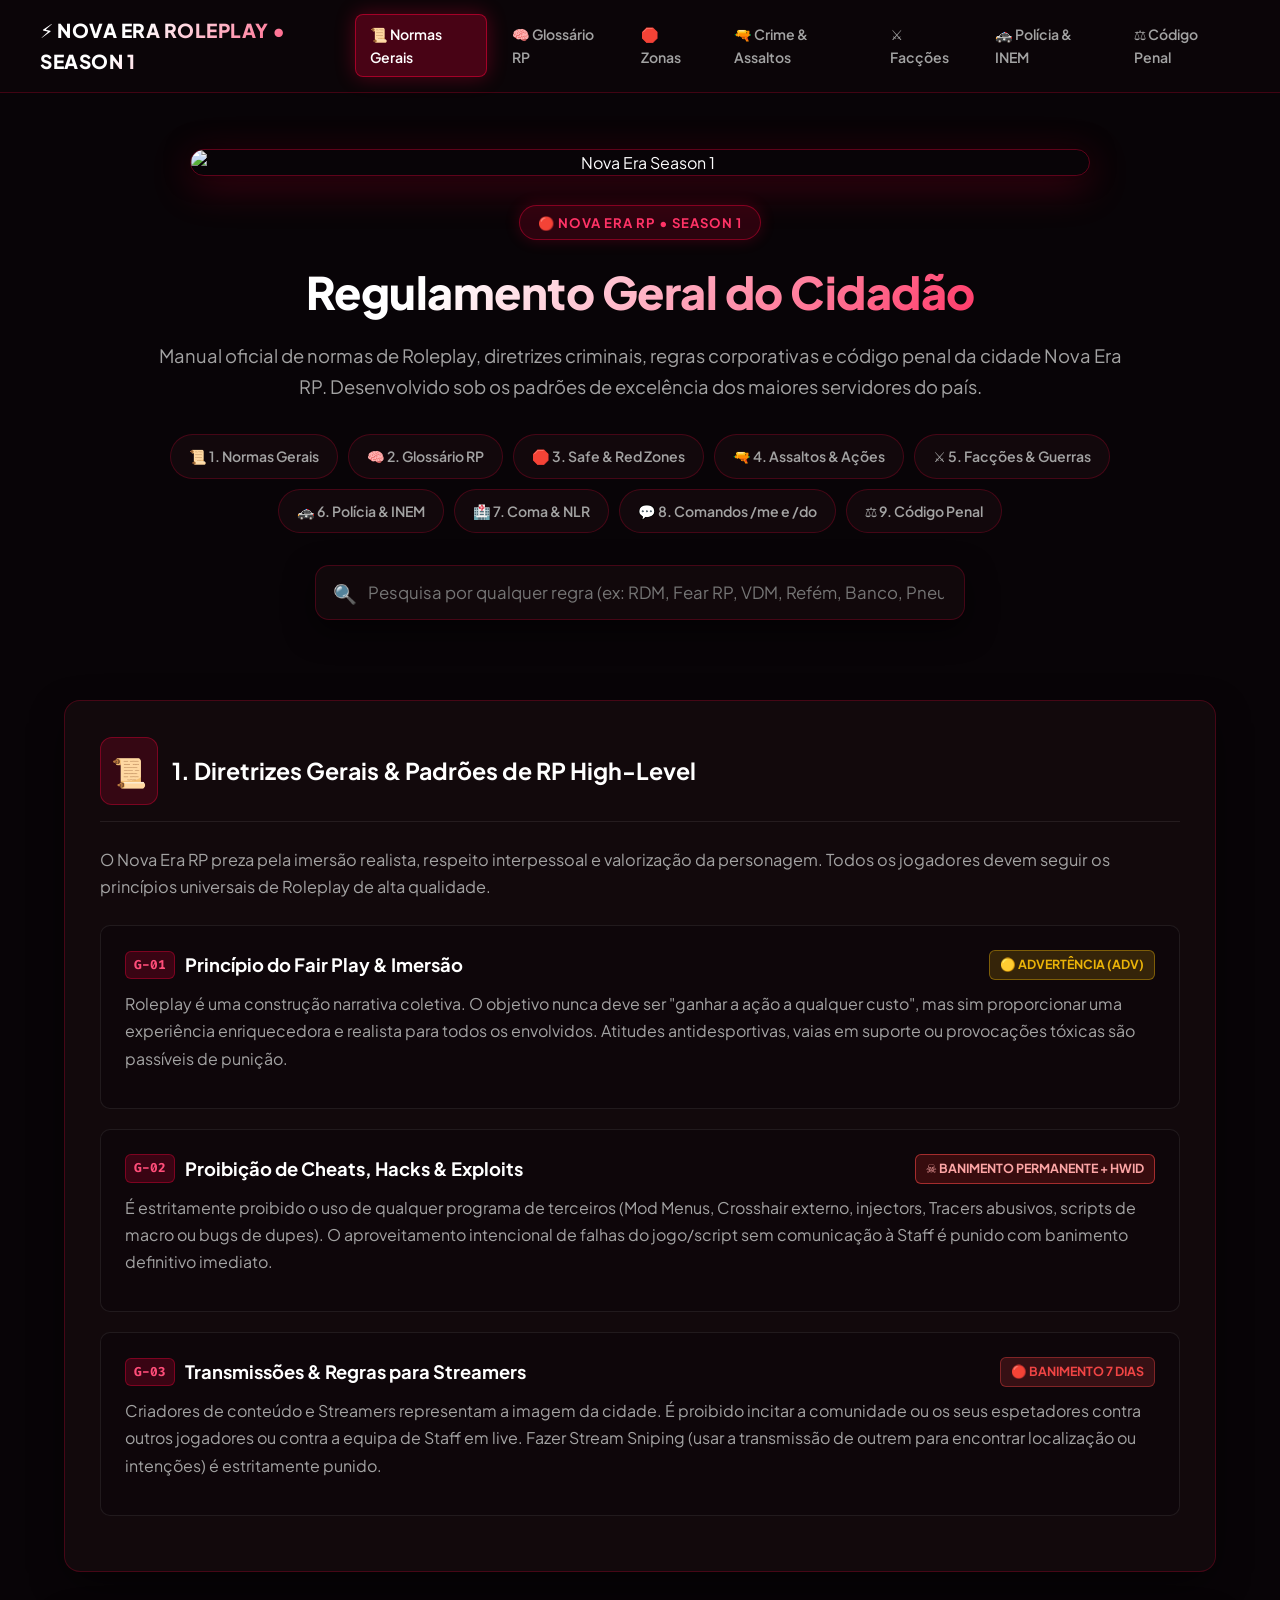
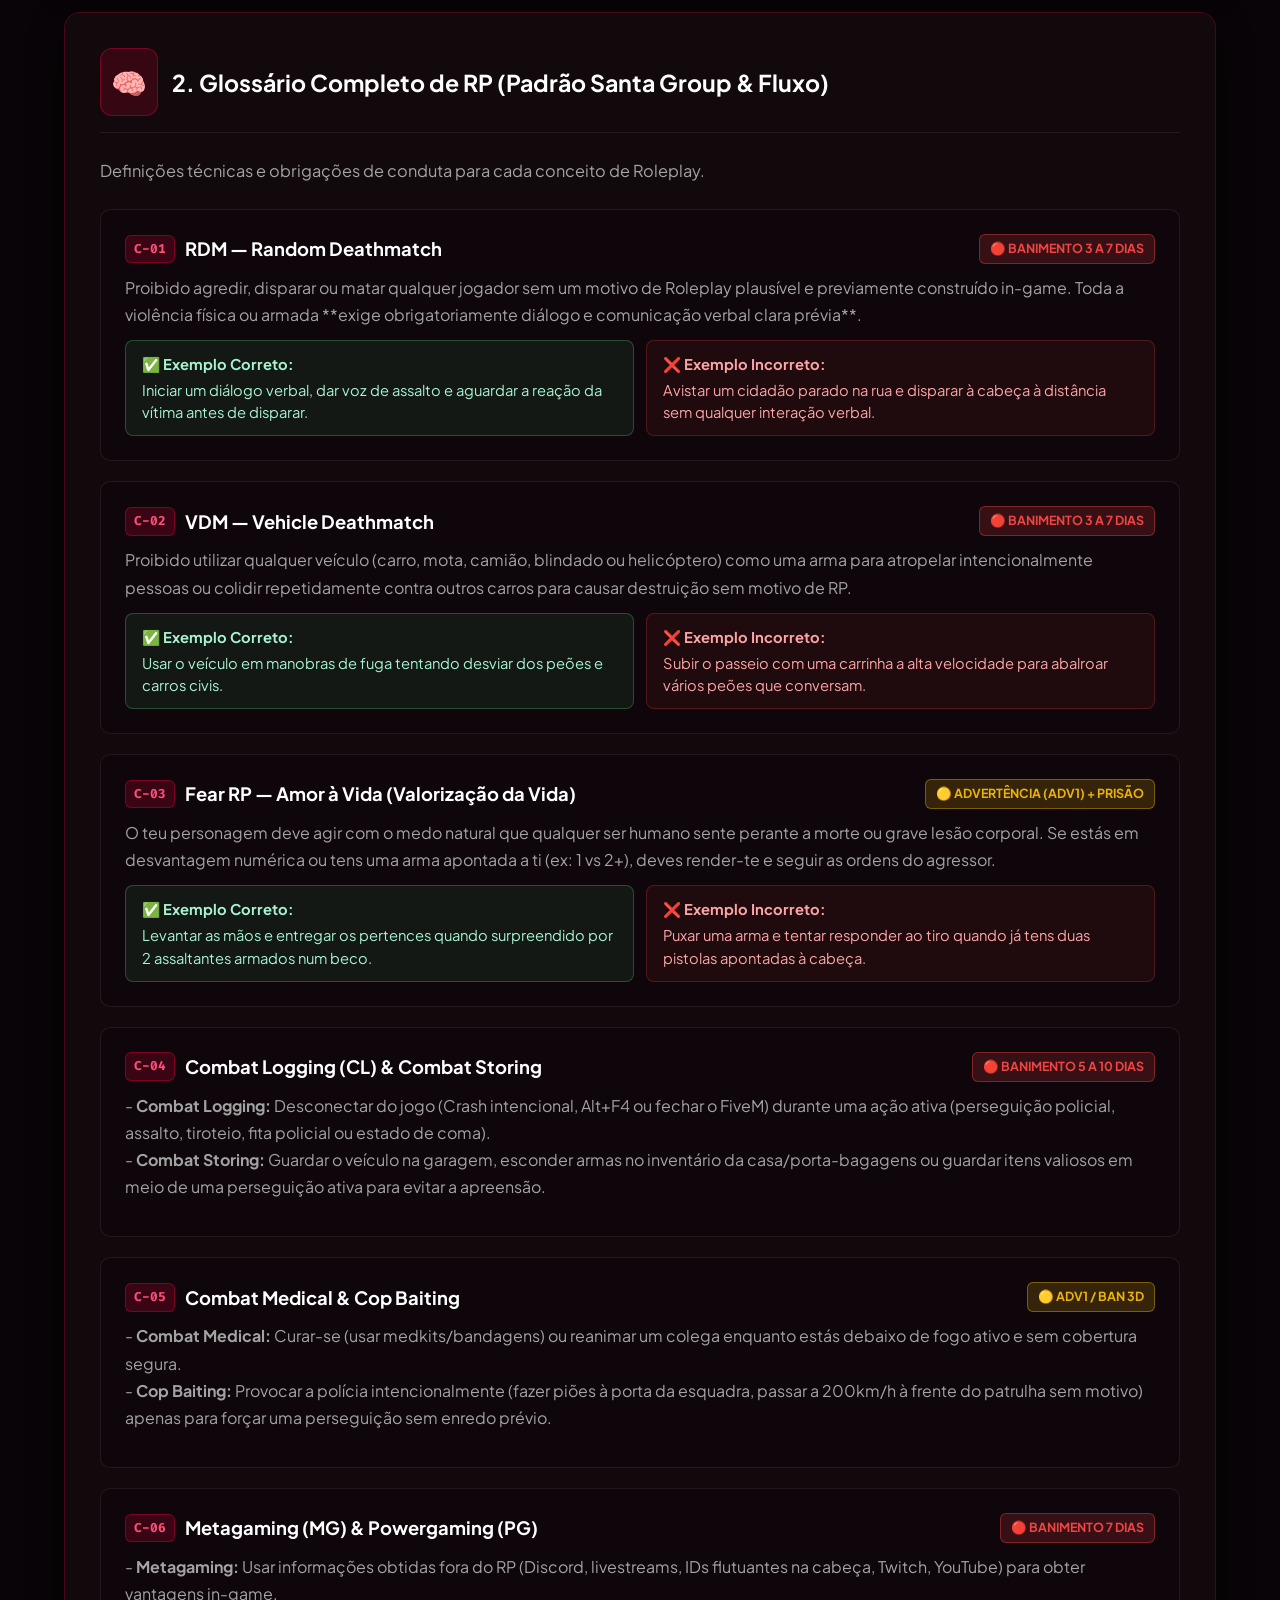
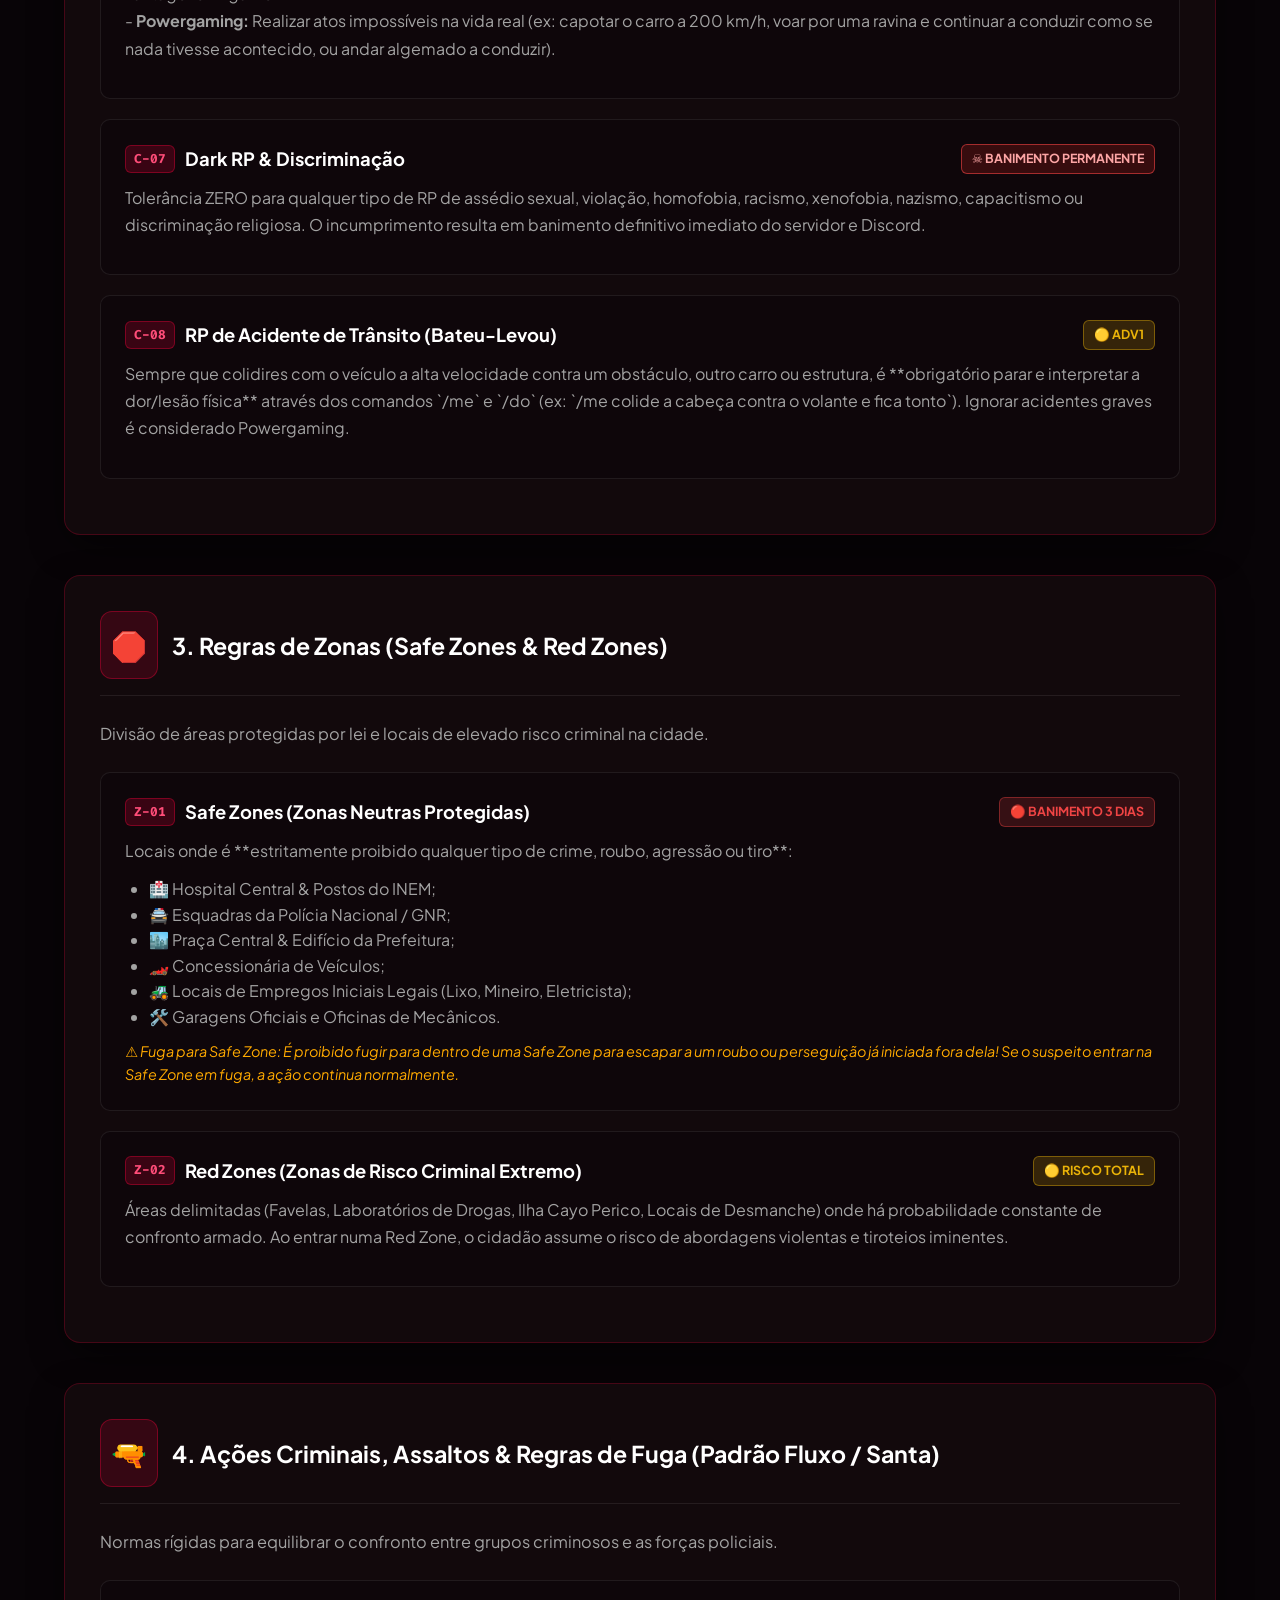
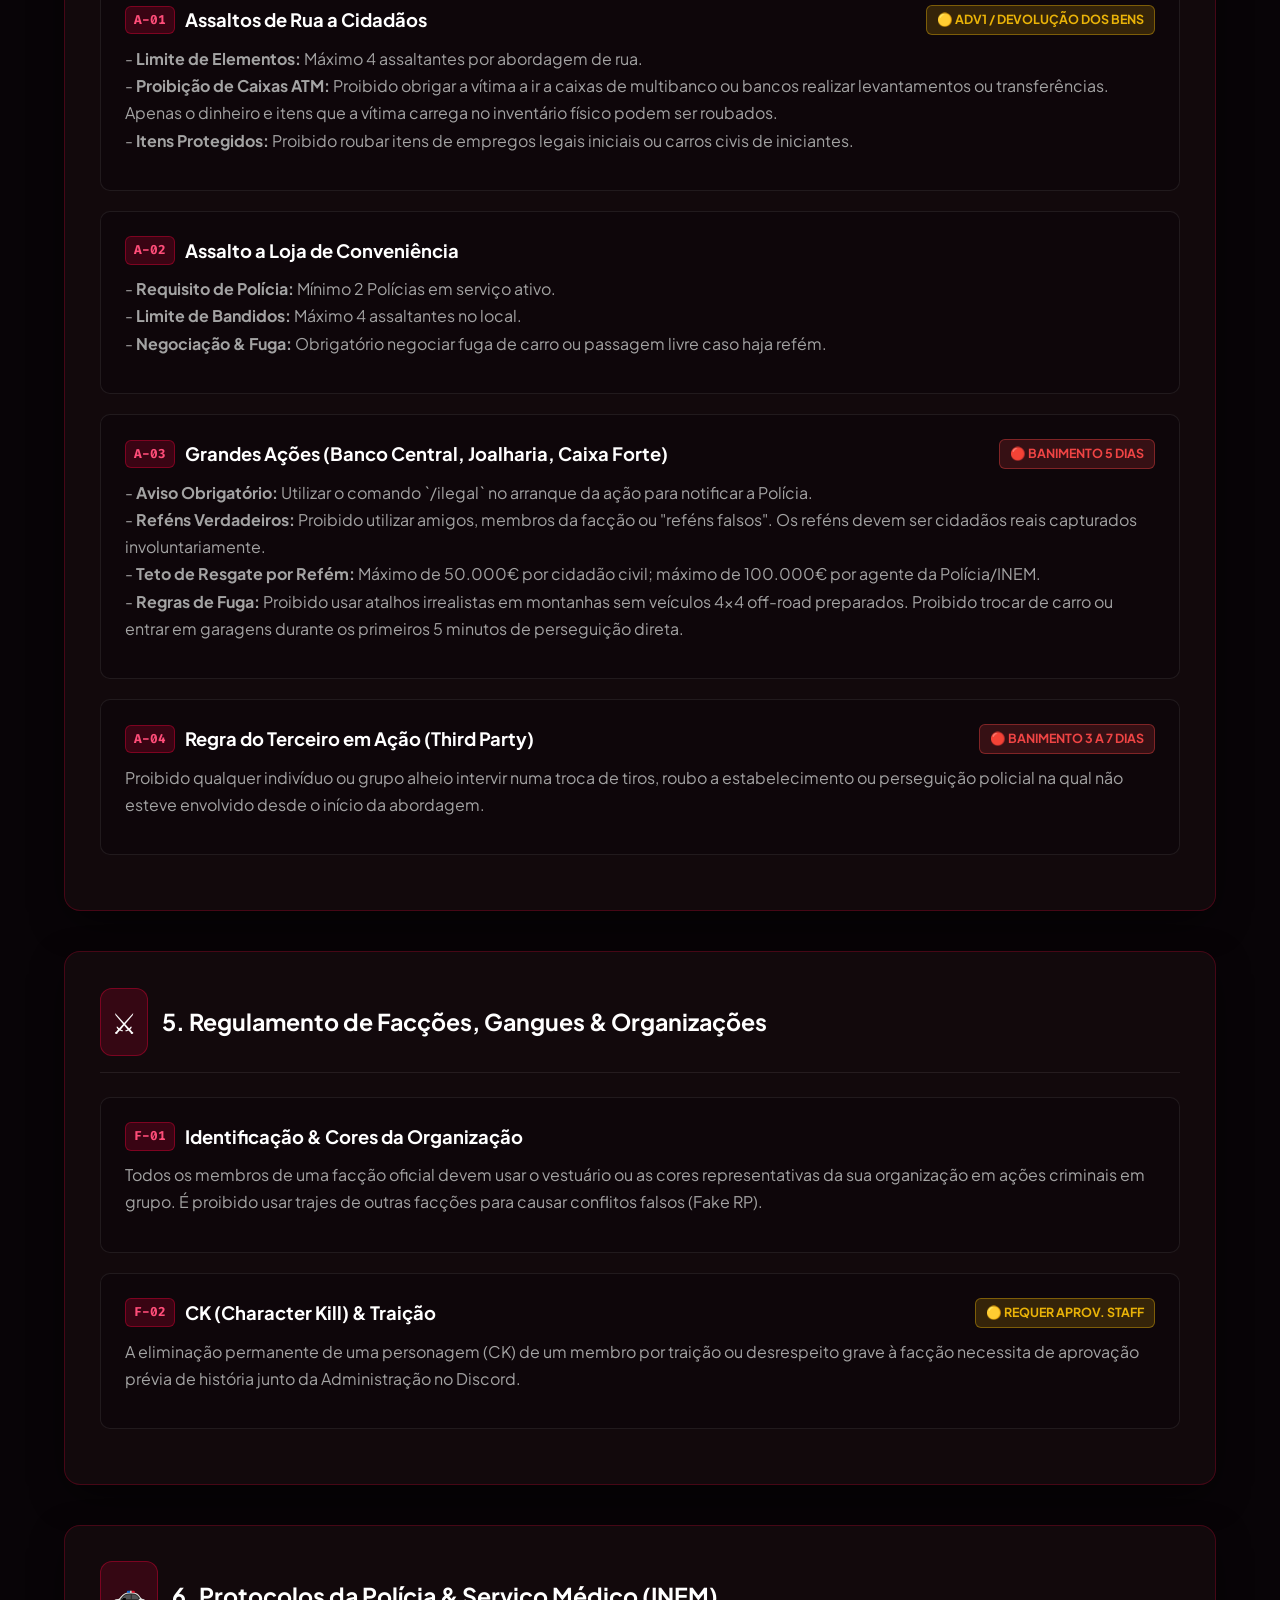
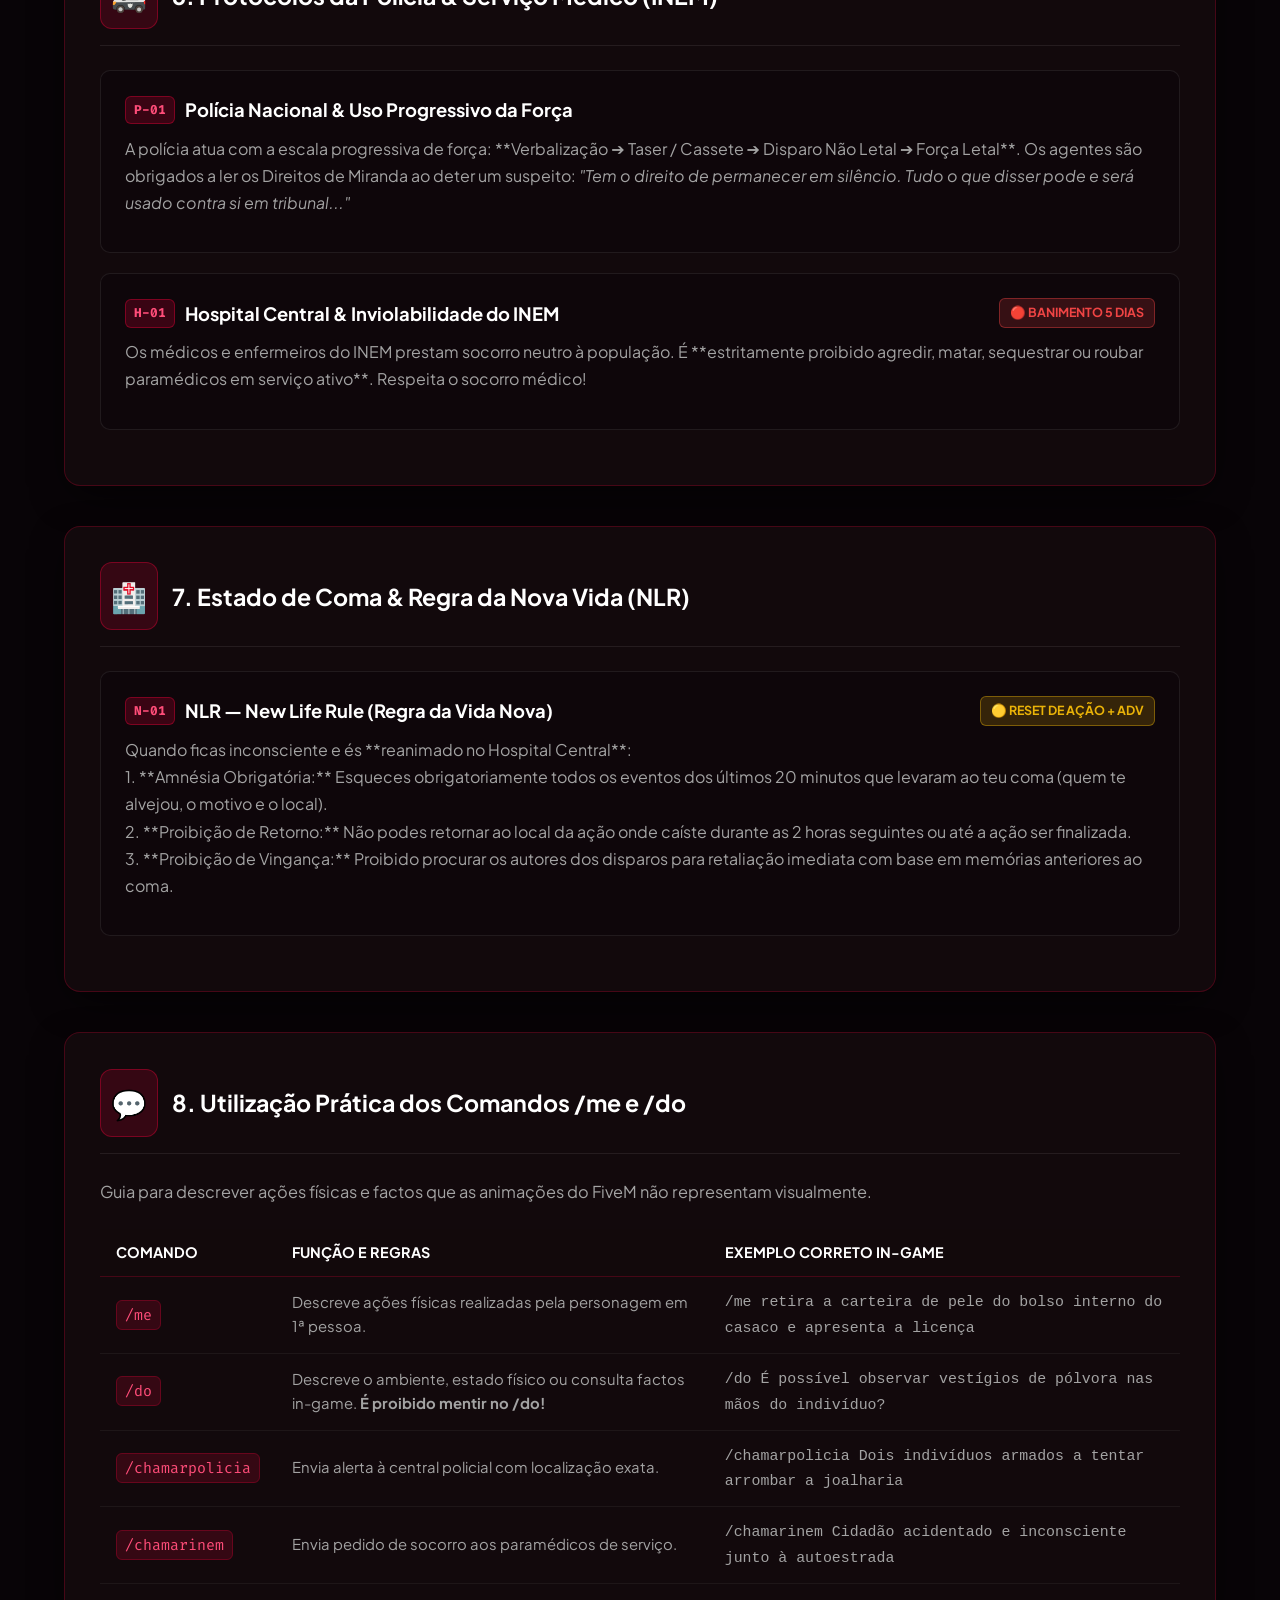
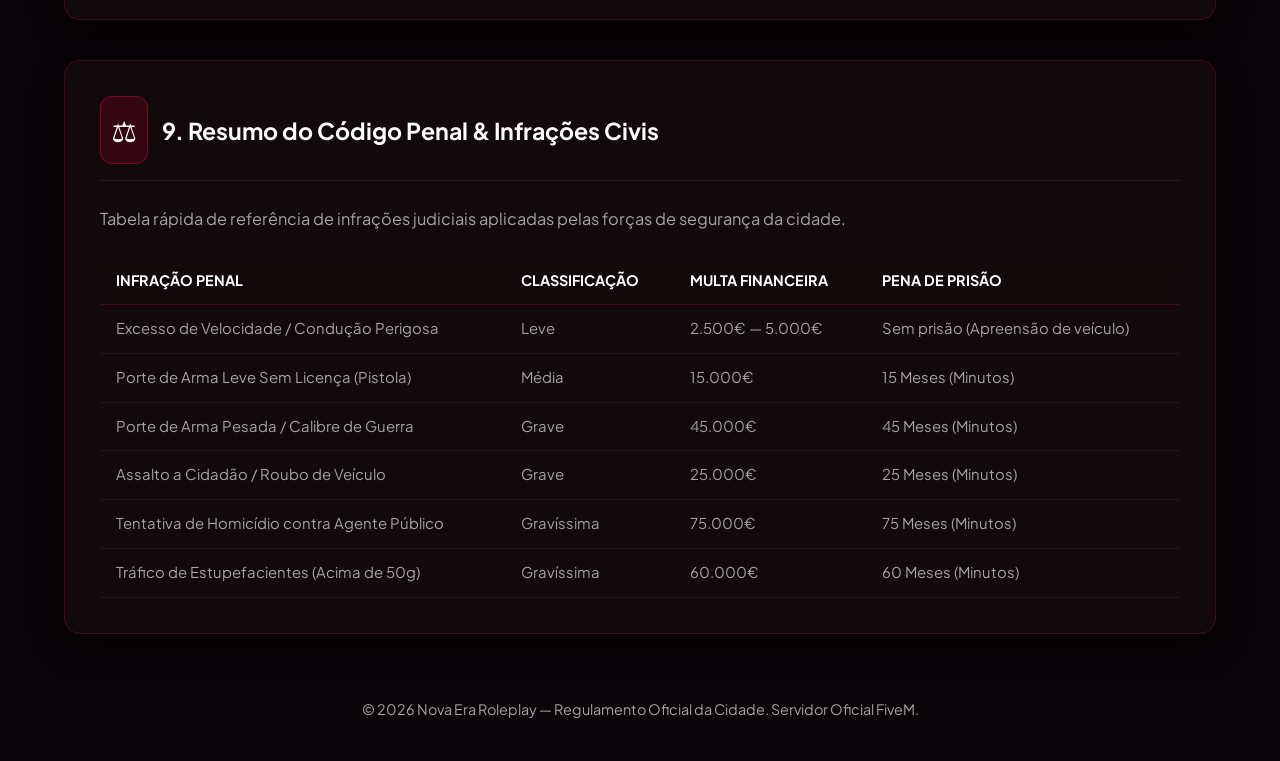
==== regras-cidade.html @ 9a03728d "Add files via upload" ====
<!DOCTYPE html>
<html lang="pt-PT">
<head>
  <meta charset="UTF-8">
  <meta name="viewport" content="width=device-width, initial-scale=1.0">
  <meta name="description" content="Regulamento Oficial do Cidadão e Código de Roleplay — Nova Era RP Season 1. Diretrizes completas de RP, ações criminais, corporações e código penal.">
  <title>Nova Era RP | Regulamento Oficial do Cidadão (Season 1)</title>
  <link rel="preconnect" href="https://fonts.googleapis.com">
  <link rel="preconnect" href="https://fonts.gstatic.com" crossorigin>
  <link href="https://fonts.googleapis.com/css2?family=Plus+Jakarta+Sans:wght@400;500;600;700;800&family=Fira+Code:wght@400;500;600&display=swap" rel="stylesheet">
  <style>
    :root {
      --bg-dark: #080407;
      --bg-card: rgba(20, 10, 14, 0.9);
      --bg-card-border: rgba(255, 0, 60, 0.22);
      --text-main: #fcfcfc;
      --text-muted: #a3a3a3;
      --accent-red: #ff003c;
      --accent-red-glow: rgba(255, 0, 60, 0.4);
      --accent-red-dark: #990024;
      --accent-gold: #ffaa00;
      --accent-green: #22c55e;
      --accent-blue: #ff3366;
      --discord-purple: #ff003c;
      --badge-adv: #eab308;
      --badge-timeout: #f97316;
      --badge-ban: #ef4444;
      --badge-perm: #991b1b;
      --code-bg: #0d0608;
      --font-sans: 'Plus Jakarta Sans', system-ui, -apple-system, sans-serif;
      --font-code: 'Fira Code', monospace;
      --radius-lg: 16px;
      --radius-md: 10px;
      --shadow: 0 12px 40px -10px rgba(0, 0, 0, 0.85);
    }

    * {
      box-sizing: border-box;
      margin: 0;
      padding: 0;
    }

    body {
      background-color: var(--bg-dark);
      background-image: 
        linear-gradient(180deg, rgba(8, 4, 7, 0.86) 0%, rgba(8, 4, 7, 0.96) 100%),
        url('assets/nova_era_banner_promocional.jpg');
      background-attachment: fixed;
      background-size: cover;
      background-position: center top;
      background-repeat: no-repeat;
      color: var(--text-main);
      font-family: var(--font-sans);
      line-height: 1.6;
      min-height: 100vh;
    }

    .hero-banner-card {
      max-width: 900px;
      margin: 0 auto 1.8rem auto;
      border-radius: 16px;
      overflow: hidden;
      border: 1px solid rgba(255, 0, 60, 0.35);
      box-shadow: 0 10px 40px rgba(255, 0, 60, 0.25), 0 0 25px rgba(0, 0, 0, 0.8);
    }

    .hero-img-banner {
      width: 100%;
      height: auto;
      max-height: 240px;
      object-fit: cover;
      display: block;
    }

    /* Menu de Navegação */
    .nav-menu {
      background: rgba(12, 6, 9, 0.95);
      backdrop-filter: blur(16px);
      border-bottom: 1px solid var(--bg-card-border);
      position: sticky;
      top: 0;
      z-index: 100;
      padding: 0.9rem 1.5rem;
    }

    .nav-container {
      max-width: 1200px;
      margin: 0 auto;
      display: flex;
      justify-content: space-between;
      align-items: center;
    }

    .nav-logo {
      font-weight: 800;
      font-size: 1.2rem;
      letter-spacing: 0.5px;
      background: linear-gradient(135deg, #ffffff 30%, #ff003c 100%);
      -webkit-background-clip: text;
      -webkit-text-fill-color: transparent;
      display: flex;
      align-items: center;
      gap: 8px;
    }

    .nav-links {
      display: flex;
      gap: 0.6rem;
    }

    .nav-item {
      color: var(--text-muted);
      text-decoration: none;
      font-weight: 600;
      font-size: 0.88rem;
      padding: 8px 14px;
      border-radius: 8px;
      transition: all 0.2s ease;
      border: 1px solid transparent;
    }

    .nav-item:hover {
      color: var(--text-main);
      background: rgba(255, 255, 255, 0.06);
    }

    .nav-item.active {
      color: #fff;
      background: rgba(255, 0, 60, 0.25);
      border-color: rgba(255, 0, 60, 0.5);
      box-shadow: 0 0 20px rgba(255, 0, 60, 0.3);
    }

    /* Hero Header */
    .hero {
      padding: 3.5rem 1.5rem 2.5rem 1.5rem;
      text-align: center;
    }

    .hero-container {
      max-width: 980px;
      margin: 0 auto;
    }

    .server-badge {
      display: inline-block;
      background: rgba(255, 0, 60, 0.15);
      color: #ff3366;
      border: 1px solid rgba(255, 0, 60, 0.4);
      padding: 6px 18px;
      border-radius: 20px;
      font-size: 0.82rem;
      font-weight: 700;
      letter-spacing: 1px;
      margin-bottom: 16px;
      text-transform: uppercase;
      box-shadow: 0 0 15px rgba(255, 0, 60, 0.2);
    }

    .hero h1 {
      font-size: 2.8rem;
      font-weight: 800;
      letter-spacing: -0.5px;
      background: linear-gradient(135deg, #ffffff 30%, #ff003c 100%);
      -webkit-background-clip: text;
      -webkit-text-fill-color: transparent;
      margin-bottom: 12px;
    }

    .hero p {
      color: var(--text-muted);
      font-size: 1.15rem;
      line-height: 1.7;
      margin-bottom: 2rem;
    }

    /* Quick Jump Categories Nav */
    .category-nav {
      display: flex;
      justify-content: center;
      flex-wrap: wrap;
      gap: 10px;
      margin-bottom: 2rem;
    }

    .cat-btn {
      background: rgba(20, 10, 14, 0.85);
      border: 1px solid var(--bg-card-border);
      color: var(--text-muted);
      padding: 10px 18px;
      border-radius: 30px;
      font-size: 0.88rem;
      font-weight: 600;
      cursor: pointer;
      text-decoration: none;
      transition: all 0.2s ease;
    }

    .cat-btn:hover {
      color: #fff;
      border-color: #ff003c;
      background: rgba(255, 0, 60, 0.2);
      transform: translateY(-2px);
      box-shadow: 0 4px 15px rgba(255, 0, 60, 0.3);
    }

    /* Search Box */
    .search-box {
      max-width: 650px;
      margin: 0 auto 2.5rem auto;
      position: relative;
    }

    .search-input {
      width: 100%;
      padding: 16px 20px 16px 52px;
      background: rgba(18, 9, 12, 0.95);
      border: 1px solid var(--bg-card-border);
      border-radius: 14px;
      color: #fff;
      font-size: 1.05rem;
      font-family: var(--font-sans);
      outline: none;
      transition: all 0.2s ease;
      box-shadow: 0 10px 30px rgba(0,0,0,0.6);
    }

    .search-input:focus {
      border-color: #ff003c;
      box-shadow: 0 0 25px rgba(255, 0, 60, 0.4);
    }

    .search-icon {
      position: absolute;
      left: 18px;
      top: 50%;
      transform: translateY(-50%);
      font-size: 1.2rem;
      color: var(--text-muted);
    }

    /* Main Content Container */
    .main-container {
      max-width: 1200px;
      margin: 0 auto;
      padding: 0 1.5rem 4rem 1.5rem;
      display: flex;
      flex-direction: column;
      gap: 2.5rem;
    }

    /* Card Section */
    .card {
      background: var(--bg-card);
      backdrop-filter: blur(20px);
      border: 1px solid var(--bg-card-border);
      border-radius: var(--radius-lg);
      padding: 2.2rem;
      box-shadow: var(--shadow);
    }

    .card-header {
      display: flex;
      align-items: center;
      justify-content: space-between;
      margin-bottom: 1.5rem;
      padding-bottom: 1rem;
      border-bottom: 1px solid rgba(255, 255, 255, 0.08);
    }

    .header-title {
      display: flex;
      align-items: center;
      gap: 14px;
    }

    .header-icon {
      font-size: 1.8rem;
      background: rgba(255, 0, 60, 0.15);
      padding: 10px;
      border-radius: 12px;
      border: 1px solid rgba(255, 0, 60, 0.35);
    }

    .header-title h2 {
      font-size: 1.45rem;
      font-weight: 700;
      color: #fff;
    }

    .section-intro {
      font-size: 1.02rem;
      color: var(--text-muted);
      margin-bottom: 1.5rem;
      line-height: 1.7;
    }

    /* Rule Card Item */
    .rule-block {
      background: rgba(14, 7, 10, 0.8);
      border: 1px solid rgba(255, 255, 255, 0.08);
      border-radius: var(--radius-md);
      padding: 1.5rem;
      margin-bottom: 1.25rem;
      transition: all 0.2s ease;
    }

    .rule-block:hover {
      border-color: rgba(255, 0, 60, 0.3);
      background: rgba(22, 10, 15, 0.95);
      box-shadow: 0 4px 20px rgba(0, 0, 0, 0.6);
    }

    .rule-header-row {
      display: flex;
      justify-content: space-between;
      align-items: center;
      margin-bottom: 10px;
      flex-wrap: wrap;
      gap: 10px;
    }

    .rule-title-text {
      font-size: 1.15rem;
      font-weight: 700;
      color: #fff;
      display: flex;
      align-items: center;
      gap: 10px;
    }

    .rule-tag {
      font-family: var(--font-code);
      font-size: 0.8rem;
      background: rgba(255, 0, 60, 0.18);
      color: #ff4d79;
      padding: 3px 8px;
      border-radius: 6px;
      border: 1px solid rgba(255, 0, 60, 0.35);
    }

    .badge-punish {
      padding: 4px 10px;
      border-radius: 6px;
      font-size: 0.78rem;
      font-weight: 700;
      text-transform: uppercase;
    }

    .badge-adv { background: rgba(234, 179, 8, 0.18); color: var(--badge-adv); border: 1px solid rgba(234, 179, 8, 0.4); }
    .badge-ban-temp { background: rgba(239, 68, 68, 0.18); color: var(--badge-ban); border: 1px solid rgba(239, 68, 68, 0.4); }
    .badge-ban-perm { background: rgba(153, 27, 27, 0.3); color: #fca5a5; border: 1px solid rgba(239, 68, 68, 0.6); }

    .rule-body-text {
      color: var(--text-muted);
      font-size: 1rem;
      line-height: 1.7;
      margin-bottom: 12px;
    }

    /* Examples Box (Do's & Don'ts) */
    .examples-grid {
      display: grid;
      grid-template-columns: repeat(auto-fit, minmax(280px, 1fr));
      gap: 12px;
      margin-top: 12px;
    }

    .example-box {
      padding: 12px 16px;
      border-radius: 8px;
      font-size: 0.92rem;
      line-height: 1.5;
    }

    .example-correct {
      background: rgba(87, 242, 135, 0.08);
      border: 1px solid rgba(87, 242, 135, 0.25);
      color: #a7f3d0;
    }

    .example-incorrect {
      background: rgba(237, 66, 69, 0.08);
      border: 1px solid rgba(237, 66, 69, 0.25);
      color: #fca5a5;
    }

    .example-title {
      font-weight: 700;
      display: block;
      margin-bottom: 4px;
    }

    /* Table Styles */
    .cmd-table {
      width: 100%;
      border-collapse: collapse;
      margin-top: 1rem;
    }

    .cmd-table th {
      background: rgba(18, 9, 12, 0.9);
      color: #fff;
      padding: 12px 16px;
      text-align: left;
      font-size: 0.9rem;
      border-bottom: 1px solid var(--bg-card-border);
    }

    .cmd-table td {
      padding: 12px 16px;
      border-bottom: 1px solid rgba(255, 255, 255, 0.05);
      font-size: 0.93rem;
      color: var(--text-muted);
    }

    .cmd-code {
      font-family: var(--font-code);
      background: rgba(255, 0, 60, 0.15);
      color: #ff4d79;
      padding: 4px 8px;
      border-radius: 6px;
      border: 1px solid rgba(255, 0, 60, 0.25);
    }

    footer {
      text-align: center;
      color: var(--text-muted);
      font-size: 0.9rem;
      padding-bottom: 3rem;
    }

    @media (max-width: 768px) {
      .hero h1 { font-size: 2rem; }
      .card { padding: 1.4rem; }
      .nav-container { flex-direction: column; gap: 12px; }
      .nav-links { flex-wrap: wrap; justify-content: center; }
    }
  </style>
</head>
<body>

  <!-- Menu de Navegação -->
  <nav class="nav-menu">
    <div class="nav-container">
      <span class="nav-logo">⚡ NOVA ERA ROLEPLAY • SEASON 1</span>
      <div class="nav-links">
        <a href="#diretrizes" class="nav-item active">📜 Normas Gerais</a>
        <a href="#glossario" class="nav-item">🧠 Glossário RP</a>
        <a href="#zonas" class="nav-item">🛑 Zonas</a>
        <a href="#assaltos" class="nav-item">🔫 Crime & Assaltos</a>
        <a href="#faccoes" class="nav-item">⚔️ Facções</a>
        <a href="#corporacoes" class="nav-item">🚓 Polícia & INEM</a>
        <a href="#codigo-penal" class="nav-item">⚖️ Código Penal</a>
      </div>
    </div>
  </nav>

  <!-- Hero Header -->
  <header class="hero">
    <div class="hero-container">
      <!-- Server Hero Banner Image -->
      <div class="hero-banner-card">
        <img src="assets/hero-banner.png" alt="Nova Era Season 1" class="hero-img-banner">
      </div>
      <span class="server-badge">🔴 NOVA ERA RP • SEASON 1</span>
      <h1>Regulamento Geral do Cidadão</h1>
      <p>Manual oficial de normas de Roleplay, diretrizes criminais, regras corporativas e código penal da cidade Nova Era RP. Desenvolvido sob os padrões de excelência dos maiores servidores do país.</p>

      <!-- Category Quick Links -->
      <div class="category-nav">
        <a href="#diretrizes" class="cat-btn">📜 1. Normas Gerais</a>
        <a href="#glossario" class="cat-btn">🧠 2. Glossário RP</a>
        <a href="#zonas" class="cat-btn">🛑 3. Safe & Red Zones</a>
        <a href="#assaltos" class="cat-btn">🔫 4. Assaltos & Ações</a>
        <a href="#faccoes" class="cat-btn">⚔️ 5. Facções & Guerras</a>
        <a href="#corporacoes" class="cat-btn">🚓 6. Polícia & INEM</a>
        <a href="#coma" class="cat-btn">🏥 7. Coma & NLR</a>
        <a href="#comandos" class="cat-btn">💬 8. Comandos /me e /do</a>
        <a href="#codigo-penal" class="cat-btn">⚖️ 9. Código Penal</a>
      </div>

      <!-- Live Search Bar -->
      <div class="search-box">
        <span class="search-icon">🔍</span>
        <input type="text" id="citizenSearch" class="search-input" placeholder="Pesquisa por qualquer regra (ex: RDM, Fear RP, VDM, Refém, Banco, Pneus, Assalto)..." onkeyup="filterCitizenRules()">
      </div>
    </div>
  </header>

  <main class="main-container">

    <!-- 1. NORMAS GERAIS DE CONVIVÊNCIA -->
    <section class="card" id="diretrizes">
      <div class="card-header">
        <div class="header-title">
          <span class="header-icon">📜</span>
          <h2>1. Diretrizes Gerais & Padrões de RP High-Level</h2>
        </div>
      </div>
      <p class="section-intro">O Nova Era RP preza pela imersão realista, respeito interpessoal e valorização da personagem. Todos os jogadores devem seguir os princípios universais de Roleplay de alta qualidade.</p>

      <div class="rule-block searchable-item">
        <div class="rule-header-row">
          <div class="rule-title-text">
            <span class="rule-tag">G-01</span> Princípio do Fair Play & Imersão
          </div>
          <span class="badge-punish badge-adv">🟡 Advertência (ADV)</span>
        </div>
        <p class="rule-body-text">Roleplay é uma construção narrativa coletiva. O objetivo nunca deve ser "ganhar a ação a qualquer custo", mas sim proporcionar uma experiência enriquecedora e realista para todos os envolvidos. Atitudes antidesportivas, vaias em suporte ou provocações tóxicas são passíveis de punição.</p>
      </div>

      <div class="rule-block searchable-item">
        <div class="rule-header-row">
          <div class="rule-title-text">
            <span class="rule-tag">G-02</span> Proibição de Cheats, Hacks & Exploits
          </div>
          <span class="badge-punish badge-ban-perm">☠️ Banimento Permanente + HWID</span>
        </div>
        <p class="rule-body-text">É estritamente proibido o uso de qualquer programa de terceiros (Mod Menus, Crosshair externo, injectors, Tracers abusivos, scripts de macro ou bugs de dupes). O aproveitamento intencional de falhas do jogo/script sem comunicação à Staff é punido com banimento definitivo imediato.</p>
      </div>

      <div class="rule-block searchable-item">
        <div class="rule-header-row">
          <div class="rule-title-text">
            <span class="rule-tag">G-03</span> Transmissões & Regras para Streamers
          </div>
          <span class="badge-punish badge-ban-temp">🔴 Banimento 7 dias</span>
        </div>
        <p class="rule-body-text">Criadores de conteúdo e Streamers representam a imagem da cidade. É proibido incitar a comunidade ou os seus espetadores contra outros jogadores ou contra a equipa de Staff em live. Fazer Stream Sniping (usar a transmissão de outrem para encontrar localização ou intenções) é estritamente punido.</p>
      </div>
    </section>

    <!-- 2. GLOSSÁRIO COMPLETO DE ROLEPLAY -->
    <section class="card" id="glossario">
      <div class="card-header">
        <div class="header-title">
          <span class="header-icon">🧠</span>
          <h2>2. Glossário Completo de RP (Padrão Santa Group & Fluxo)</h2>
        </div>
      </div>
      <p class="section-intro">Definições técnicas e obrigações de conduta para cada conceito de Roleplay.</p>

      <!-- RDM -->
      <div class="rule-block searchable-item">
        <div class="rule-header-row">
          <div class="rule-title-text">
            <span class="rule-tag">C-01</span> RDM — Random Deathmatch
          </div>
          <span class="badge-punish badge-ban-temp">🔴 Banimento 3 a 7 dias</span>
        </div>
        <p class="rule-body-text">Proibido agredir, disparar ou matar qualquer jogador sem um motivo de Roleplay plausível e previamente construído in-game. Toda a violência física ou armada **exige obrigatoriamente diálogo e comunicação verbal clara prévia**.</p>
        <div class="examples-grid">
          <div class="example-box example-correct">
            <span class="example-title">✅ Exemplo Correto:</span>
            Iniciar um diálogo verbal, dar voz de assalto e aguardar a reação da vítima antes de disparar.
          </div>
          <div class="example-box example-incorrect">
            <span class="example-title">❌ Exemplo Incorreto:</span>
            Avistar um cidadão parado na rua e disparar à cabeça à distância sem qualquer interação verbal.
          </div>
        </div>
      </div>

      <!-- VDM -->
      <div class="rule-block searchable-item">
        <div class="rule-header-row">
          <div class="rule-title-text">
            <span class="rule-tag">C-02</span> VDM — Vehicle Deathmatch
          </div>
          <span class="badge-punish badge-ban-temp">🔴 Banimento 3 a 7 dias</span>
        </div>
        <p class="rule-body-text">Proibido utilizar qualquer veículo (carro, mota, camião, blindado ou helicóptero) como uma arma para atropelar intencionalmente pessoas ou colidir repetidamente contra outros carros para causar destruição sem motivo de RP.</p>
        <div class="examples-grid">
          <div class="example-box example-correct">
            <span class="example-title">✅ Exemplo Correto:</span>
            Usar o veículo em manobras de fuga tentando desviar dos peões e carros civis.
          </div>
          <div class="example-box example-incorrect">
            <span class="example-title">❌ Exemplo Incorreto:</span>
            Subir o passeio com uma carrinha a alta velocidade para abalroar vários peões que conversam.
          </div>
        </div>
      </div>

      <!-- FEAR RP -->
      <div class="rule-block searchable-item">
        <div class="rule-header-row">
          <div class="rule-title-text">
            <span class="rule-tag">C-03</span> Fear RP — Amor à Vida (Valorização da Vida)
          </div>
          <span class="badge-punish badge-adv">🟡 Advertência (ADV1) + Prisão</span>
        </div>
        <p class="rule-body-text">O teu personagem deve agir com o medo natural que qualquer ser humano sente perante a morte ou grave lesão corporal. Se estás em desvantagem numérica ou tens uma arma apontada a ti (ex: 1 vs 2+), deves render-te e seguir as ordens do agressor.</p>
        <div class="examples-grid">
          <div class="example-box example-correct">
            <span class="example-title">✅ Exemplo Correto:</span>
            Levantar as mãos e entregar os pertences quando surpreendido por 2 assaltantes armados num beco.
          </div>
          <div class="example-box example-incorrect">
            <span class="example-title">❌ Exemplo Incorreto:</span>
            Puxar uma arma e tentar responder ao tiro quando já tens duas pistolas apontadas à cabeça.
          </div>
        </div>
      </div>

      <!-- COMBAT LOGGING & COMBAT STORING -->
      <div class="rule-block searchable-item">
        <div class="rule-header-row">
          <div class="rule-title-text">
            <span class="rule-tag">C-04</span> Combat Logging (CL) & Combat Storing
          </div>
          <span class="badge-punish badge-ban-temp">🔴 Banimento 5 a 10 dias</span>
        </div>
        <p class="rule-body-text">
          - <strong>Combat Logging:</strong> Desconectar do jogo (Crash intencional, Alt+F4 ou fechar o FiveM) durante uma ação ativa (perseguição policial, assalto, tiroteio, fita policial ou estado de coma).<br>
          - <strong>Combat Storing:</strong> Guardar o veículo na garagem, esconder armas no inventário da casa/porta-bagagens ou guardar itens valiosos em meio de uma perseguição ativa para evitar a apreensão.
        </p>
      </div>

      <!-- COMBAT MEDICAL & COP BAITING -->
      <div class="rule-block searchable-item">
        <div class="rule-header-row">
          <div class="rule-title-text">
            <span class="rule-tag">C-05</span> Combat Medical & Cop Baiting
          </div>
          <span class="badge-punish badge-adv">🟡 ADV1 / Ban 3d</span>
        </div>
        <p class="rule-body-text">
          - <strong>Combat Medical:</strong> Curar-se (usar medkits/bandagens) ou reanimar um colega enquanto estás debaixo de fogo ativo e sem cobertura segura.<br>
          - <strong>Cop Baiting:</strong> Provocar a polícia intencionalmente (fazer piões à porta da esquadra, passar a 200km/h à frente do patrulha sem motivo) apenas para forçar uma perseguição sem enredo prévio.
        </p>
      </div>

      <!-- METAGAMING & POWERGAMING -->
      <div class="rule-block searchable-item">
        <div class="rule-header-row">
          <div class="rule-title-text">
            <span class="rule-tag">C-06</span> Metagaming (MG) & Powergaming (PG)
          </div>
          <span class="badge-punish badge-ban-temp">🔴 Banimento 7 dias</span>
        </div>
        <p class="rule-body-text">
          - <strong>Metagaming:</strong> Usar informações obtidas fora do RP (Discord, livestreams, IDs flutuantes na cabeça, Twitch, YouTube) para obter vantagens in-game.<br>
          - <strong>Powergaming:</strong> Realizar atos impossíveis na vida real (ex: capotar o carro a 200 km/h, voar por uma ravina e continuar a conduzir como se nada tivesse acontecido, ou andar algemado a conduzir).
        </p>
      </div>

      <!-- DARK RP -->
      <div class="rule-block searchable-item">
        <div class="rule-header-row">
          <div class="rule-title-text">
            <span class="rule-tag">C-07</span> Dark RP & Discriminação
          </div>
          <span class="badge-punish badge-ban-perm">☠️ Banimento Permanente</span>
        </div>
        <p class="rule-body-text">Tolerância ZERO para qualquer tipo de RP de assédio sexual, violação, homofobia, racismo, xenofobia, nazismo, capacitismo ou discriminação religiosa. O incumprimento resulta em banimento definitivo imediato do servidor e Discord.</p>
      </div>

      <!-- RP DE ACIDENTE -->
      <div class="rule-block searchable-item">
        <div class="rule-header-row">
          <div class="rule-title-text">
            <span class="rule-tag">C-08</span> RP de Acidente de Trânsito (Bateu-Levou)
          </div>
          <span class="badge-punish badge-adv">🟡 ADV1</span>
        </div>
        <p class="rule-body-text">Sempre que colidires com o veículo a alta velocidade contra um obstáculo, outro carro ou estrutura, é **obrigatório parar e interpretar a dor/lesão física** através dos comandos `/me` e `/do` (ex: `/me colide a cabeça contra o volante e fica tonto`). Ignorar acidentes graves é considerado Powergaming.</p>
      </div>
    </section>

    <!-- 3. ZONAS DA CIDADE (SAFE ZONES & RED ZONES) -->
    <section class="card" id="zonas">
      <div class="card-header">
        <div class="header-title">
          <span class="header-icon">🛑</span>
          <h2>3. Regras de Zonas (Safe Zones & Red Zones)</h2>
        </div>
      </div>
      <p class="section-intro">Divisão de áreas protegidas por lei e locais de elevado risco criminal na cidade.</p>

      <div class="rule-block searchable-item">
        <div class="rule-header-row">
          <div class="rule-title-text">
            <span class="rule-tag">Z-01</span> Safe Zones (Zonas Neutras Protegidas)
          </div>
          <span class="badge-punish badge-ban-temp">🔴 Banimento 3 dias</span>
        </div>
        <p class="rule-body-text">Locais onde é **estritamente proibido qualquer tipo de crime, roubo, agressão ou tiro**: </p>
        <ul style="padding-left: 1.5rem; color: var(--text-muted); margin-top: 8px;">
          <li>🏥 Hospital Central & Postos do INEM;</li>
          <li>🚔 Esquadras da Polícia Nacional / GNR;</li>
          <li>🏙️ Praça Central & Edifício da Prefeitura;</li>
          <li>🏎️ Concessionária de Veículos;</li>
          <li>🚜 Locais de Empregos Iniciais Legais (Lixo, Mineiro, Eletricista);</li>
          <li>🛠️ Garagens Oficiais e Oficinas de Mecânicos.</li>
        </ul>
        <p style="margin-top: 10px; font-size: 0.9rem; color: var(--accent-gold);">⚠️ <em>Fuga para Safe Zone: É proibido fugir para dentro de uma Safe Zone para escapar a um roubo ou perseguição já iniciada fora dela! Se o suspeito entrar na Safe Zone em fuga, a ação continua normalmente.</em></p>
      </div>

      <div class="rule-block searchable-item">
        <div class="rule-header-row">
          <div class="rule-title-text">
            <span class="rule-tag">Z-02</span> Red Zones (Zonas de Risco Criminal Extremo)
          </div>
          <span class="badge-punish badge-adv">🟡 Risco Total</span>
        </div>
        <p class="rule-body-text">Áreas delimitadas (Favelas, Laboratórios de Drogas, Ilha Cayo Perico, Locais de Desmanche) onde há probabilidade constante de confronto armado. Ao entrar numa Red Zone, o cidadão assume o risco de abordagens violentas e tiroteios iminentes.</p>
      </div>
    </section>

    <!-- 4. REGULAMENTO DE AÇÕES CRIMINAIS & ASSALTOS -->
    <section class="card" id="assaltos">
      <div class="card-header">
        <div class="header-title">
          <span class="header-icon">🔫</span>
          <h2>4. Ações Criminais, Assaltos & Regras de Fuga (Padrão Fluxo / Santa)</h2>
        </div>
      </div>
      <p class="section-intro">Normas rígidas para equilibrar o confronto entre grupos criminosos e as forças policiais.</p>

      <div class="rule-block searchable-item">
        <div class="rule-header-row">
          <div class="rule-title-text">
            <span class="rule-tag">A-01</span> Assaltos de Rua a Cidadãos
          </div>
          <span class="badge-punish badge-adv">🟡 ADV1 / Devolução dos Bens</span>
        </div>
        <p class="rule-body-text">
          - <strong>Limite de Elementos:</strong> Máximo 4 assaltantes por abordagem de rua.<br>
          - <strong>Proibição de Caixas ATM:</strong> Proibido obrigar a vítima a ir a caixas de multibanco ou bancos realizar levantamentos ou transferências. Apenas o dinheiro e itens que a vítima carrega no inventário físico podem ser roubados.<br>
          - <strong>Itens Protegidos:</strong> Proibido roubar itens de empregos legais iniciais ou carros civis de iniciantes.
        </p>
      </div>

      <div class="rule-block searchable-item">
        <div class="rule-header-row">
          <div class="rule-title-text">
            <span class="rule-tag">A-02</span> Assalto a Loja de Conveniência
          </div>
        </div>
        <p class="rule-body-text">
          - <strong>Requisito de Polícia:</strong> Mínimo 2 Polícias em serviço ativo.<br>
          - <strong>Limite de Bandidos:</strong> Máximo 4 assaltantes no local.<br>
          - <strong>Negociação & Fuga:</strong> Obrigatório negociar fuga de carro ou passagem livre caso haja refém.
        </p>
      </div>

      <div class="rule-block searchable-item">
        <div class="rule-header-row">
          <div class="rule-title-text">
            <span class="rule-tag">A-03</span> Grandes Ações (Banco Central, Joalharia, Caixa Forte)
          </div>
          <span class="badge-punish badge-ban-temp">🔴 Banimento 5 dias</span>
        </div>
        <p class="rule-body-text">
          - <strong>Aviso Obrigatório:</strong> Utilizar o comando `/ilegal` no arranque da ação para notificar a Polícia.<br>
          - <strong>Reféns Verdadeiros:</strong> Proibido utilizar amigos, membros da facção ou "reféns falsos". Os reféns devem ser cidadãos reais capturados involuntariamente.<br>
          - <strong>Teto de Resgate por Refém:</strong> Máximo de 50.000€ por cidadão civil; máximo de 100.000€ por agente da Polícia/INEM.<br>
          - <strong>Regras de Fuga:</strong> Proibido usar atalhos irrealistas em montanhas sem veículos 4x4 off-road preparados. Proibido trocar de carro ou entrar em garagens durante os primeiros 5 minutos de perseguição direta.
        </p>
      </div>

      <div class="rule-block searchable-item">
        <div class="rule-header-row">
          <div class="rule-title-text">
            <span class="rule-tag">A-04</span> Regra do Terceiro em Ação (Third Party)
          </div>
          <span class="badge-punish badge-ban-temp">🔴 Banimento 3 a 7 dias</span>
        </div>
        <p class="rule-body-text">Proibido qualquer indivíduo ou grupo alheio intervir numa troca de tiros, roubo a estabelecimento ou perseguição policial na qual não esteve envolvido desde o início da abordagem.</p>
      </div>
    </section>

    <!-- 5. FACÇÕES, GANGUES E TERRITÓRIOS -->
    <section class="card" id="faccoes">
      <div class="card-header">
        <div class="header-title">
          <span class="header-icon">⚔️</span>
          <h2>5. Regulamento de Facções, Gangues & Organizações</h2>
        </div>
      </div>

      <div class="rule-block searchable-item">
        <div class="rule-header-row">
          <div class="rule-title-text">
            <span class="rule-tag">F-01</span> Identificação & Cores da Organização
          </div>
        </div>
        <p class="rule-body-text">Todos os membros de uma facção oficial devem usar o vestuário ou as cores representativas da sua organização em ações criminais em grupo. É proibido usar trajes de outras facções para causar conflitos falsos (Fake RP).</p>
      </div>

      <div class="rule-block searchable-item">
        <div class="rule-header-row">
          <div class="rule-title-text">
            <span class="rule-tag">F-02</span> CK (Character Kill) & Traição
          </div>
          <span class="badge-punish badge-adv">🟡 Requer Aprov. Staff</span>
        </div>
        <p class="rule-body-text">A eliminação permanente de uma personagem (CK) de um membro por traição ou desrespeito grave à facção necessita de aprovação prévia de história junto da Administração no Discord.</p>
      </div>
    </section>

    <!-- 6. CORPORAÇÕES PÚBLICAS (POLÍCIA & INEM) -->
    <section class="card" id="corporacoes">
      <div class="card-header">
        <div class="header-title">
          <span class="header-icon">🚓</span>
          <h2>6. Protocolos da Polícia & Serviço Médico (INEM)</h2>
        </div>
      </div>

      <div class="rule-block searchable-item">
        <div class="rule-header-row">
          <div class="rule-title-text">
            <span class="rule-tag">P-01</span> Polícia Nacional & Uso Progressivo da Força
          </div>
        </div>
        <p class="rule-body-text">A polícia atua com a escala progressiva de força: **Verbalização ➔ Taser / Cassete ➔ Disparo Não Letal ➔ Força Letal**. Os agentes são obrigados a ler os Direitos de Miranda ao deter um suspeito: <em>"Tem o direito de permanecer em silêncio. Tudo o que disser pode e será usado contra si em tribunal..."</em></p>
      </div>

      <div class="rule-block searchable-item">
        <div class="rule-header-row">
          <div class="rule-title-text">
            <span class="rule-tag">H-01</span> Hospital Central & Inviolabilidade do INEM
          </div>
          <span class="badge-punish badge-ban-temp">🔴 Banimento 5 dias</span>
        </div>
        <p class="rule-body-text">Os médicos e enfermeiros do INEM prestam socorro neutro à população. É **estritamente proibido agredir, matar, sequestrar ou roubar paramédicos em serviço ativo**. Respeita o socorro médico!</p>
      </div>
    </section>

    <!-- 7. COMA E NLR (NEW LIFE RULE) -->
    <section class="card" id="coma">
      <div class="card-header">
        <div class="header-title">
          <span class="header-icon">🏥</span>
          <h2>7. Estado de Coma & Regra da Nova Vida (NLR)</h2>
        </div>
      </div>

      <div class="rule-block searchable-item">
        <div class="rule-header-row">
          <div class="rule-title-text">
            <span class="rule-tag">N-01</span> NLR — New Life Rule (Regra da Vida Nova)
          </div>
          <span class="badge-punish badge-adv">🟡 Reset de Ação + ADV</span>
        </div>
        <p class="rule-body-text">
          Quando ficas inconsciente e és **reanimado no Hospital Central**:<br>
          1. **Amnésia Obrigatória:** Esqueces obrigatoriamente todos os eventos dos últimos 20 minutos que levaram ao teu coma (quem te alvejou, o motivo e o local).<br>
          2. **Proibição de Retorno:** Não podes retornar ao local da ação onde caíste durante as 2 horas seguintes ou até a ação ser finalizada.<br>
          3. **Proibição de Vingança:** Proibido procurar os autores dos disparos para retaliação imediata com base em memórias anteriores ao coma.
        </p>
      </div>
    </section>

    <!-- 8. COMANDOS IN-GAME E REGULAMENTO DE CHAT -->
    <section class="card" id="comandos">
      <div class="card-header">
        <div class="header-title">
          <span class="header-icon">💬</span>
          <h2>8. Utilização Prática dos Comandos /me e /do</h2>
        </div>
      </div>
      <p class="section-intro">Guia para descrever ações físicas e factos que as animações do FiveM não representam visualmente.</p>

      <table class="cmd-table">
        <thead>
          <tr>
            <th>COMANDO</th>
            <th>FUNÇÃO E REGRAS</th>
            <th>EXEMPLO CORRETO IN-GAME</th>
          </tr>
        </thead>
        <tbody>
          <tr>
            <td><span class="cmd-code">/me</span></td>
            <td>Descreve ações físicas realizadas pela personagem em 1ª pessoa.</td>
            <td><code>/me retira a carteira de pele do bolso interno do casaco e apresenta a licença</code></td>
          </tr>
          <tr>
            <td><span class="cmd-code">/do</span></td>
            <td>Descreve o ambiente, estado físico ou consulta factos in-game. <strong>É proibido mentir no /do!</strong></td>
            <td><code>/do É possível observar vestígios de pólvora nas mãos do indivíduo?</code></td>
          </tr>
          <tr>
            <td><span class="cmd-code">/chamarpolicia</span></td>
            <td>Envia alerta à central policial com localização exata.</td>
            <td><code>/chamarpolicia Dois indivíduos armados a tentar arrombar a joalharia</code></td>
          </tr>
          <tr>
            <td><span class="cmd-code">/chamarinem</span></td>
            <td>Envia pedido de socorro aos paramédicos de serviço.</td>
            <td><code>/chamarinem Cidadão acidentado e inconsciente junto à autoestrada</code></td>
          </tr>
        </tbody>
      </table>
    </section>

    <!-- 9. CÓDIGO PENAL E INFRAÇÕES -->
    <section class="card" id="codigo-penal">
      <div class="card-header">
        <div class="header-title">
          <span class="header-icon">⚖️</span>
          <h2>9. Resumo do Código Penal & Infrações Civis</h2>
        </div>
      </div>
      <p class="section-intro">Tabela rápida de referência de infrações judiciais aplicadas pelas forças de segurança da cidade.</p>

      <table class="cmd-table">
        <thead>
          <tr>
            <th>INFRAÇÃO PENAL</th>
            <th>CLASSIFICAÇÃO</th>
            <th>MULTA FINANCEIRA</th>
            <th>PENA DE PRISÃO</th>
          </tr>
        </thead>
        <tbody>
          <tr>
            <td>Excesso de Velocidade / Condução Perigosa</td>
            <td>Leve</td>
            <td>2.500€ — 5.000€</td>
            <td>Sem prisão (Apreensão de veículo)</td>
          </tr>
          <tr>
            <td>Porte de Arma Leve Sem Licença (Pistola)</td>
            <td>Média</td>
            <td>15.000€</td>
            <td>15 Meses (Minutos)</td>
          </tr>
          <tr>
            <td>Porte de Arma Pesada / Calibre de Guerra</td>
            <td>Grave</td>
            <td>45.000€</td>
            <td>45 Meses (Minutos)</td>
          </tr>
          <tr>
            <td>Assalto a Cidadão / Roubo de Veículo</td>
            <td>Grave</td>
            <td>25.000€</td>
            <td>25 Meses (Minutos)</td>
          </tr>
          <tr>
            <td>Tentativa de Homicídio contra Agente Público</td>
            <td>Gravíssima</td>
            <td>75.000€</td>
            <td>75 Meses (Minutos)</td>
          </tr>
          <tr>
            <td>Tráfico de Estupefacientes (Acima de 50g)</td>
            <td>Gravíssima</td>
            <td>60.000€</td>
            <td>60 Meses (Minutos)</td>
          </tr>
        </tbody>
      </table>
    </section>

  </main>

  <footer>
    <p>© 2026 Nova Era Roleplay — Regulamento Oficial da Cidade. Servidor Oficial FiveM.</p>
  </footer>

  <script>
    function filterCitizenRules() {
      const input = document.getElementById('citizenSearch');
      const filter = input.value.toLowerCase();
      const items = document.getElementsByClassName('searchable-item');

      for (let i = 0; i < items.length; i++) {
        let textContent = items[i].textContent || items[i].innerText;
        if (textContent.toLowerCase().indexOf(filter) > -1) {
          items[i].style.display = "";
        } else {
          items[i].style.display = "none";
        }
      }
    }
  </script>
</body>
</html>
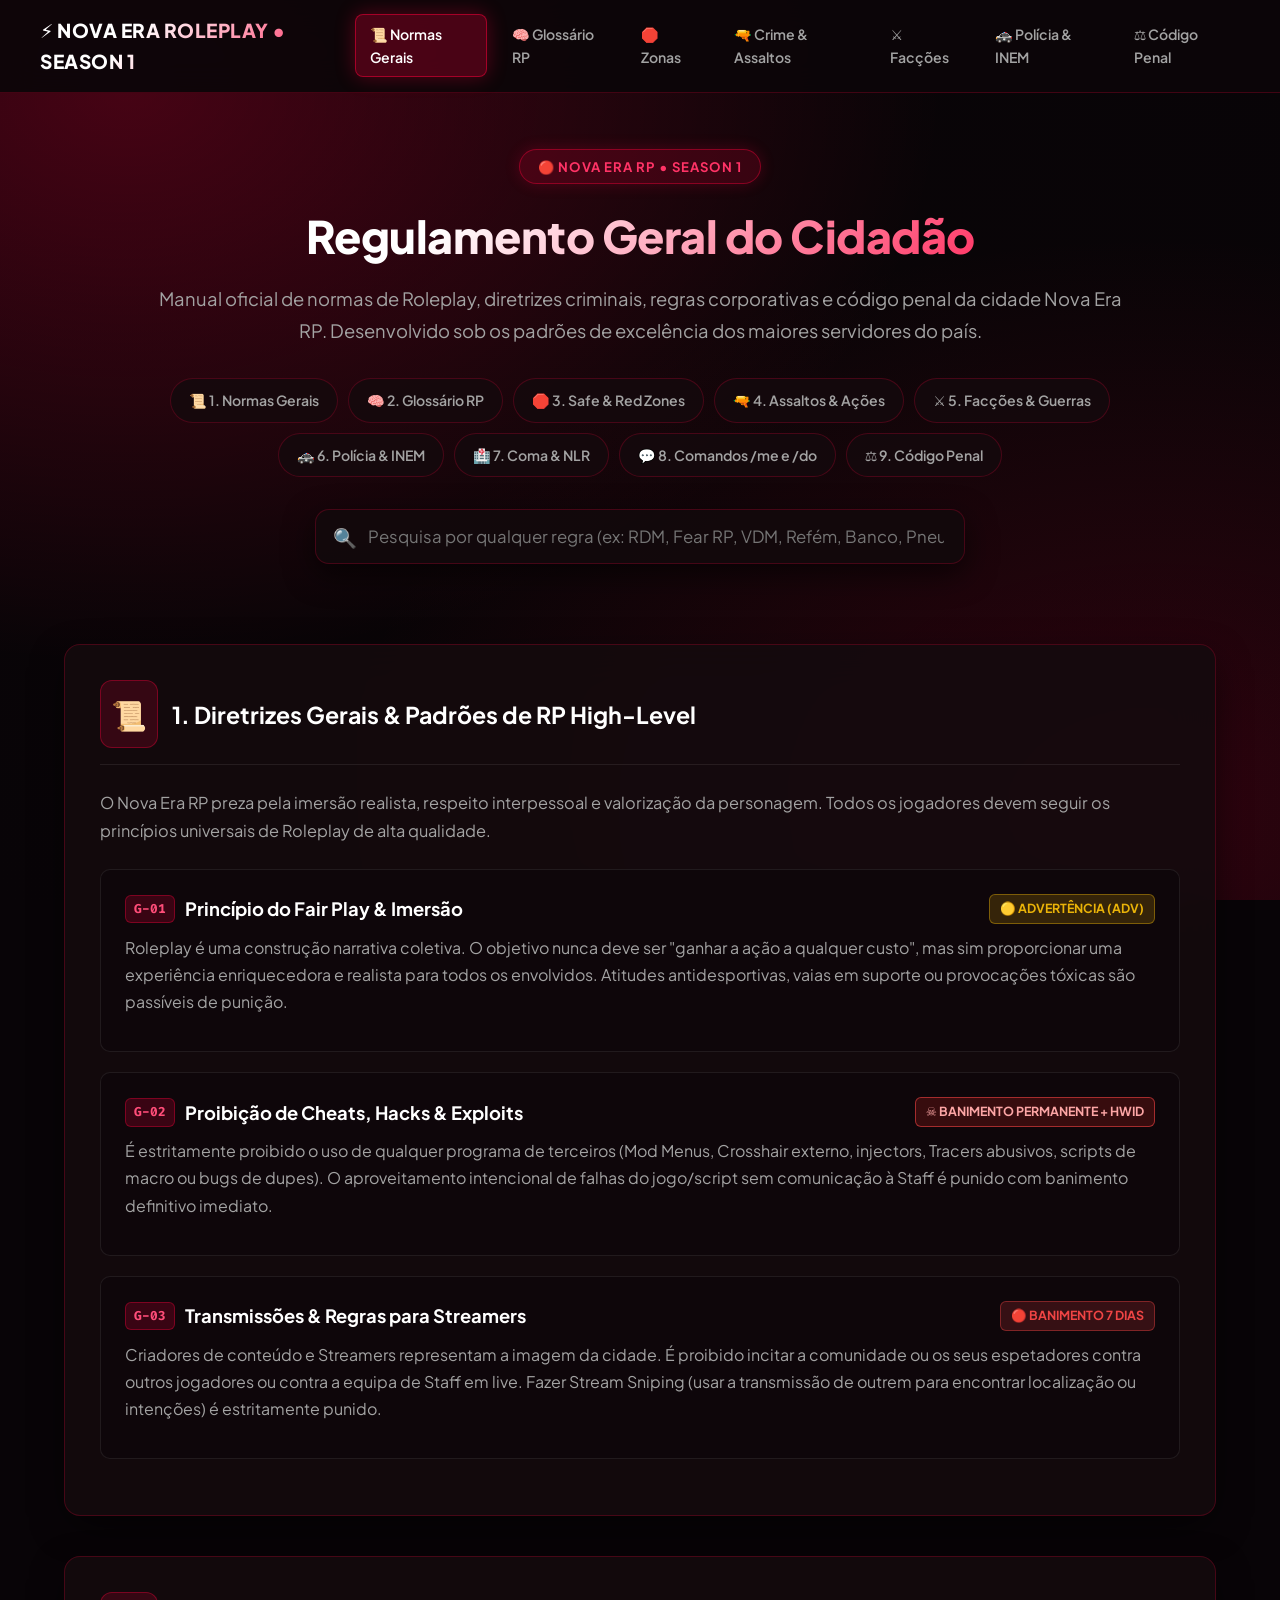
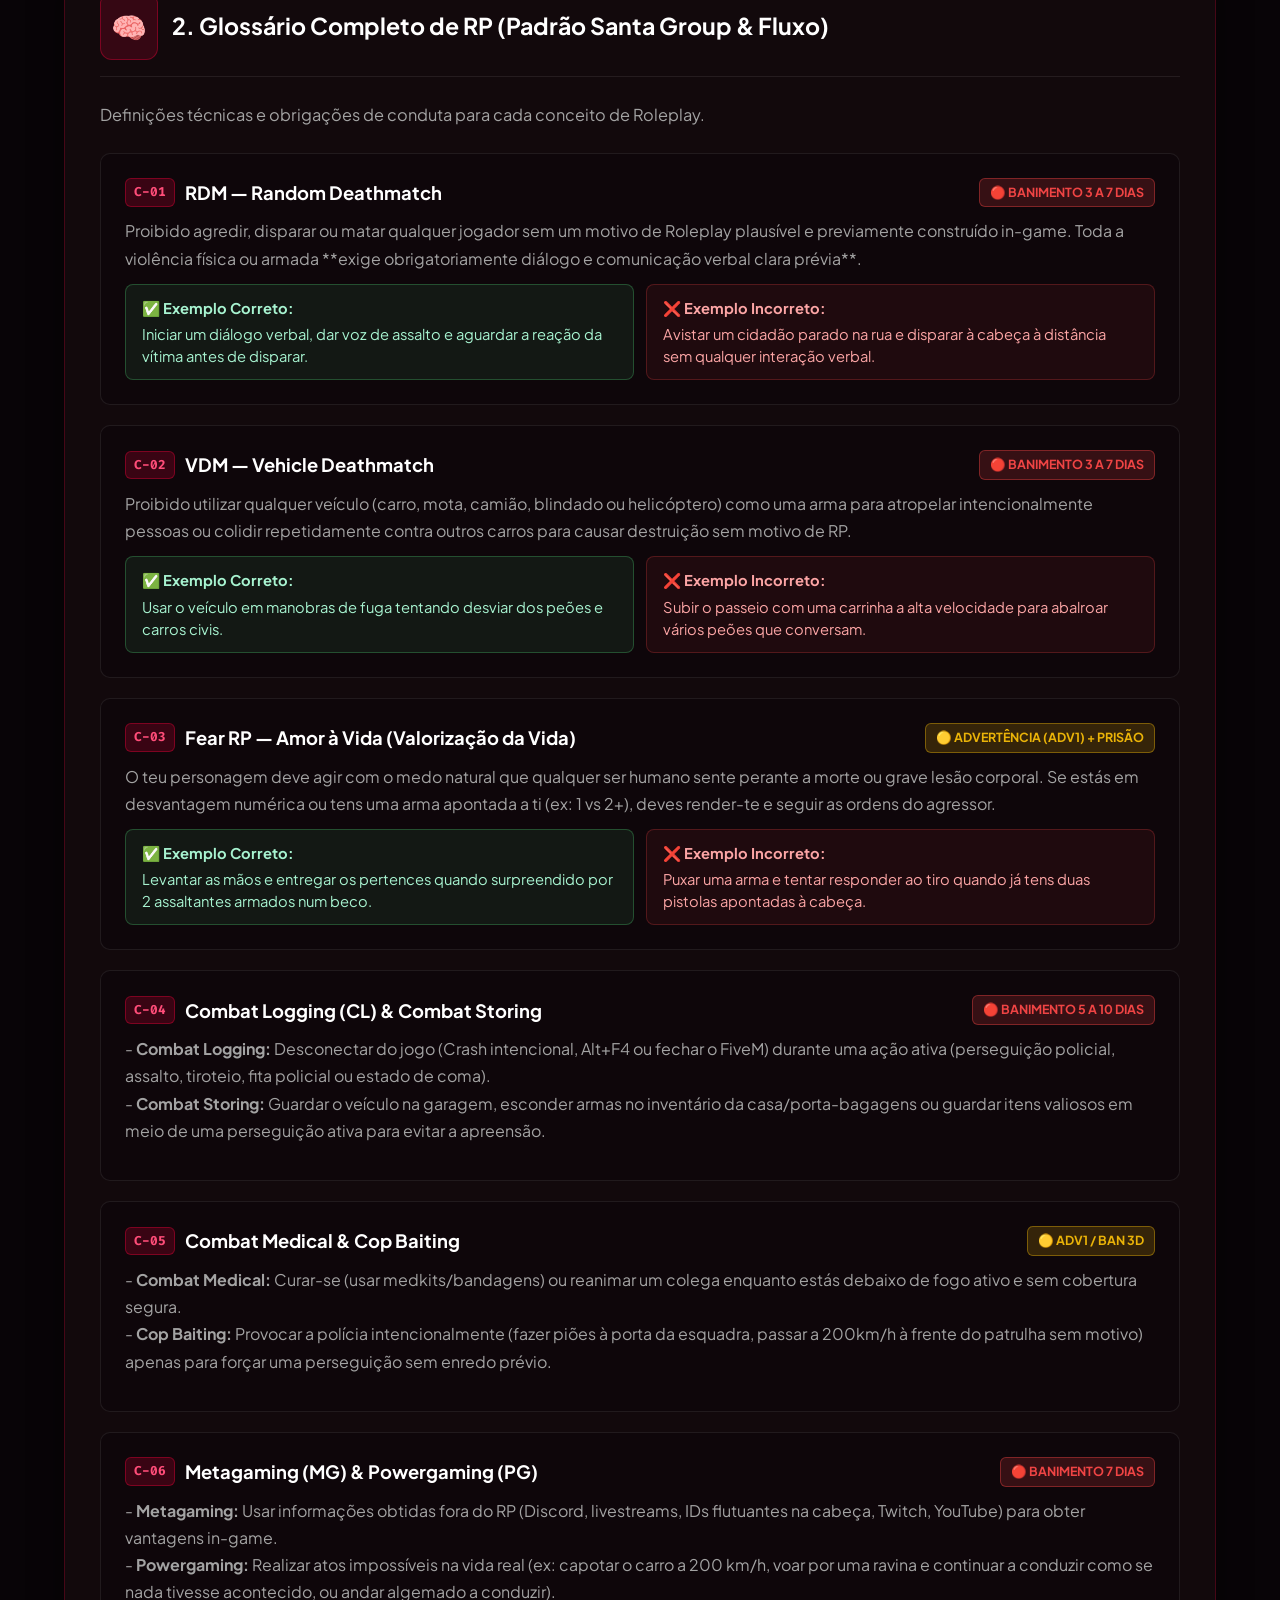
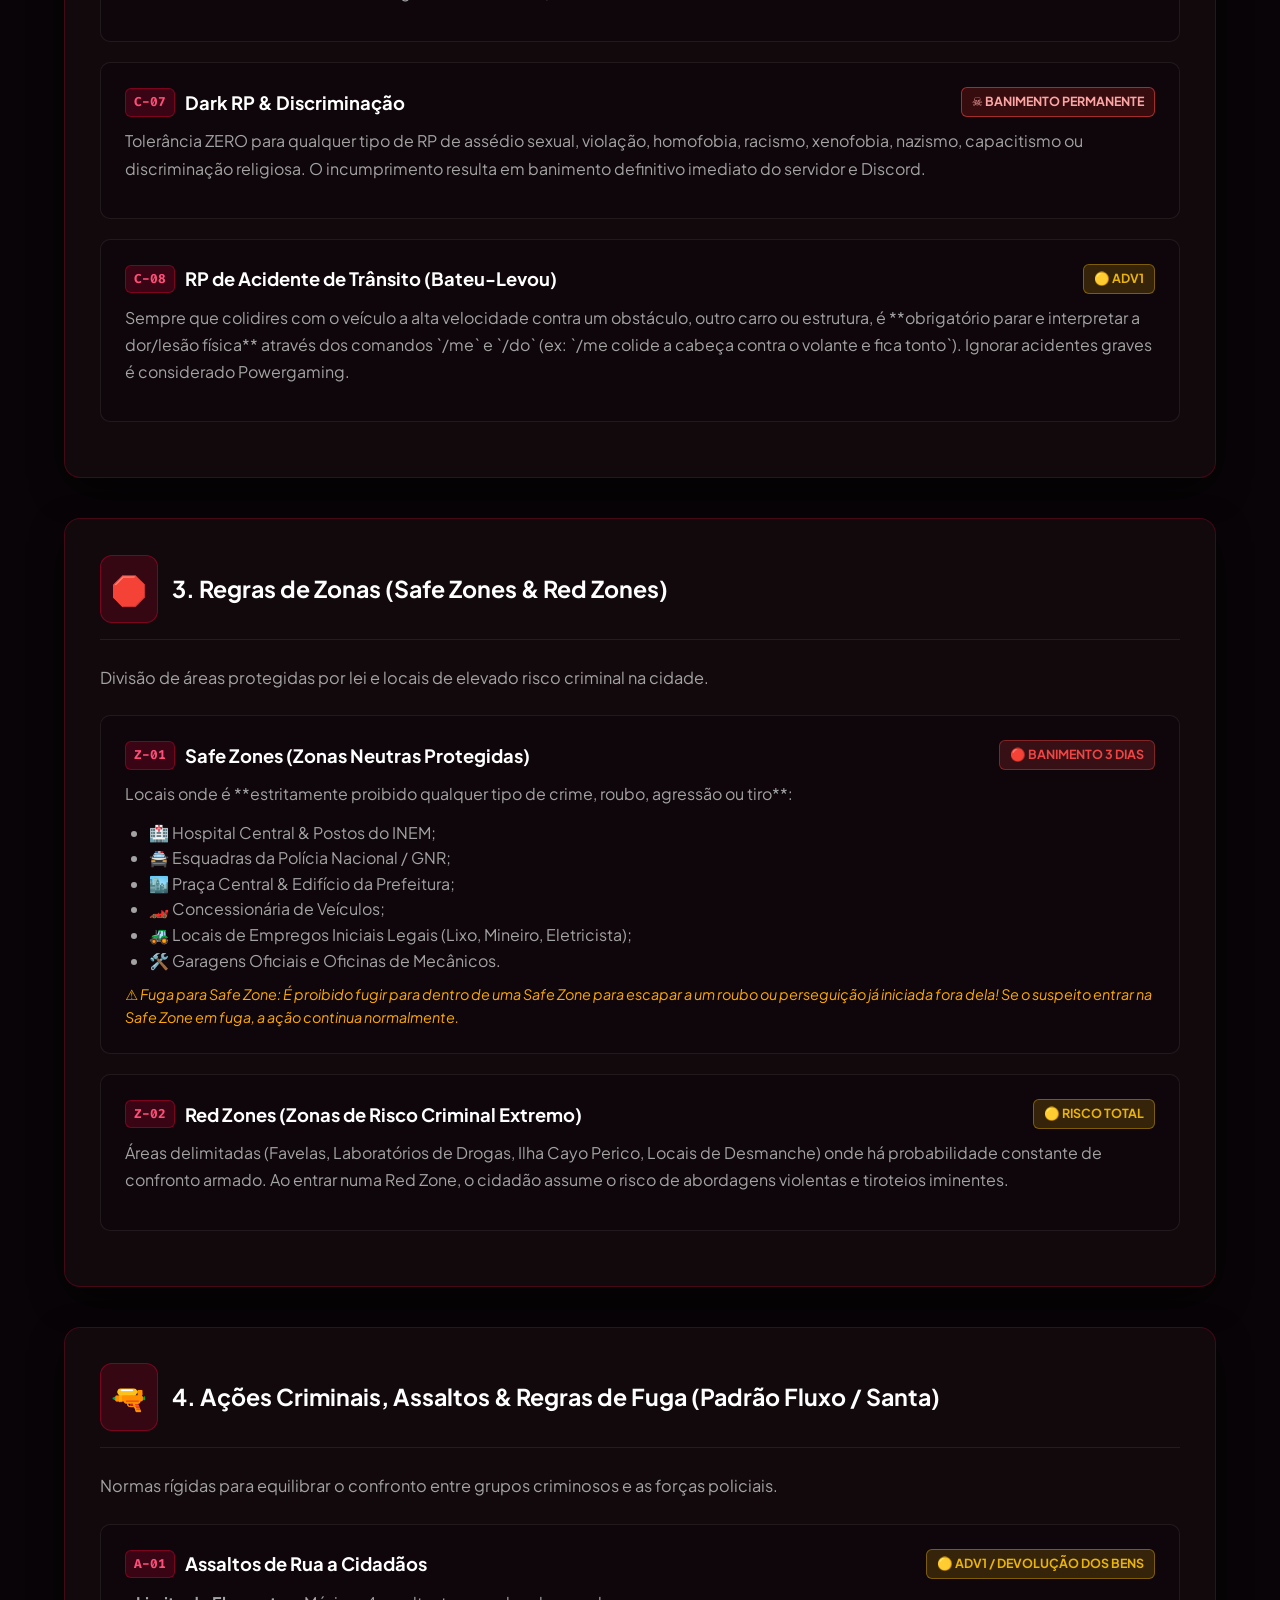
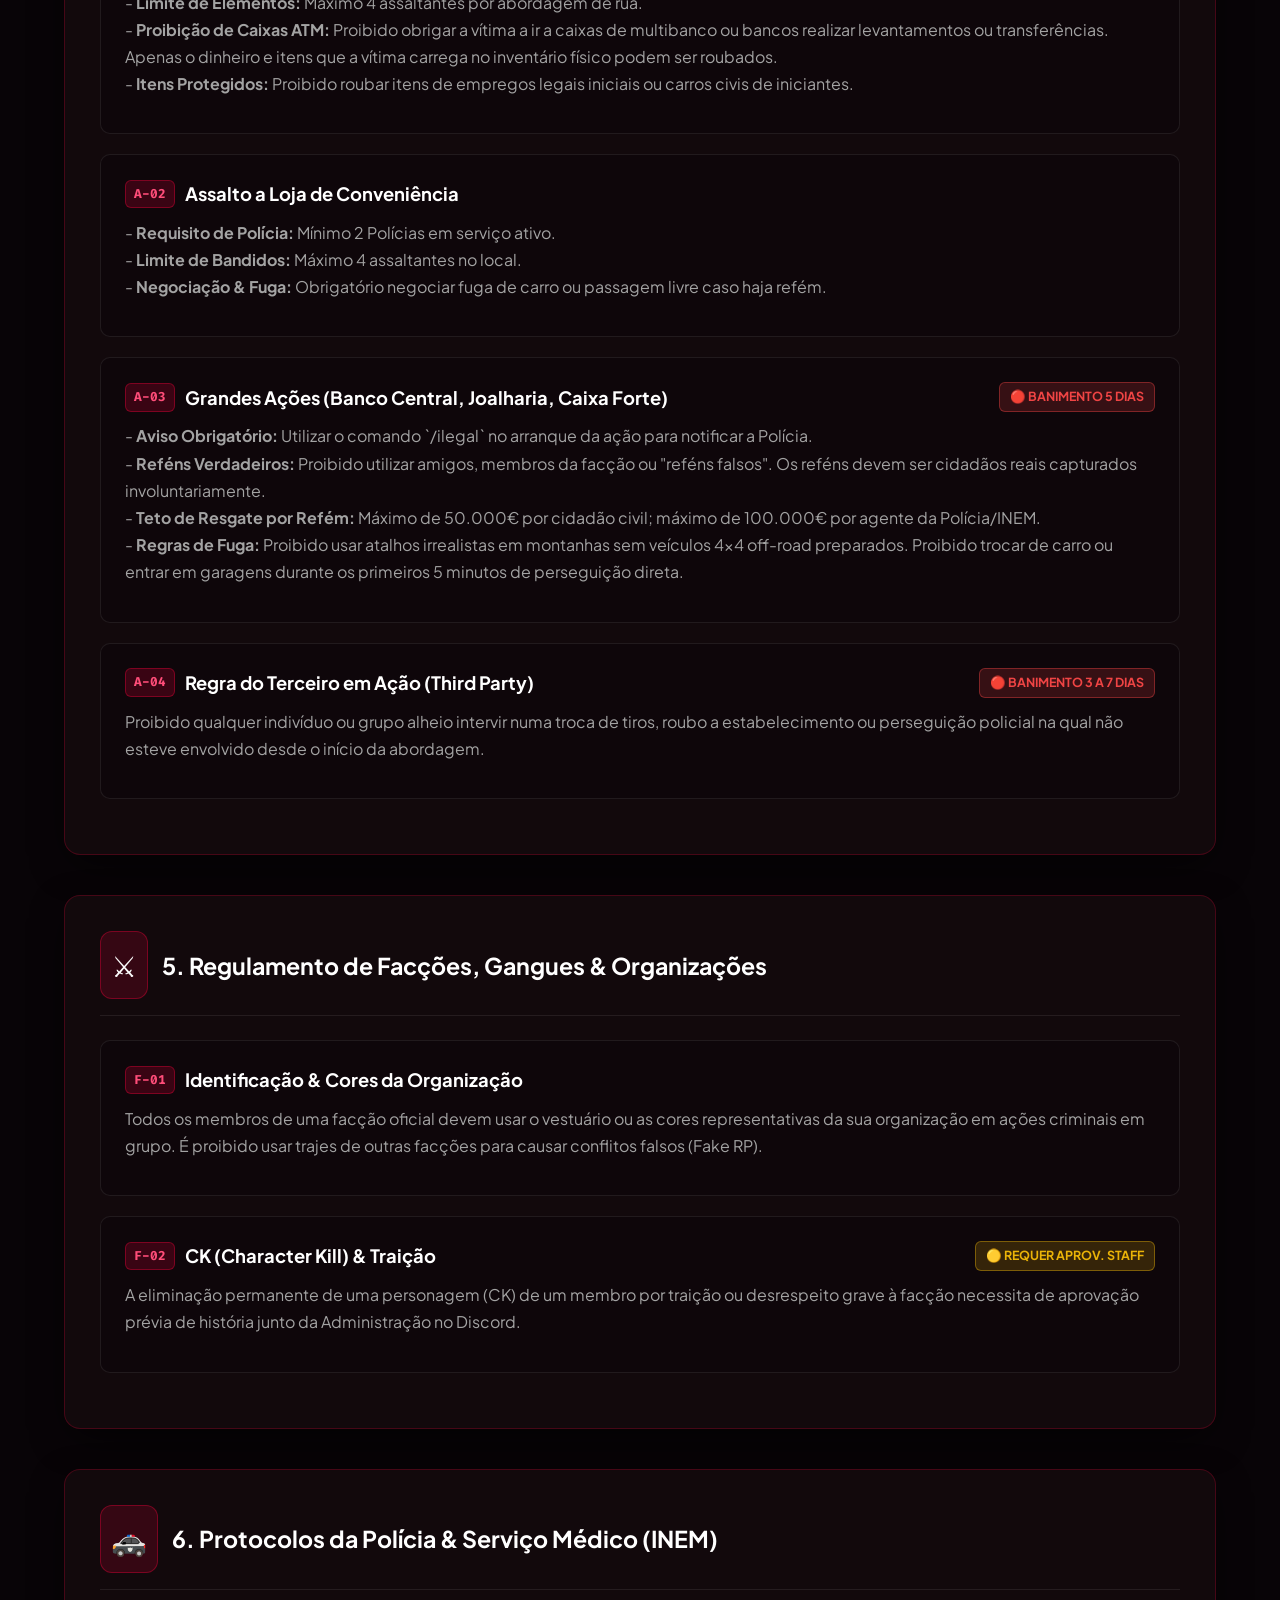
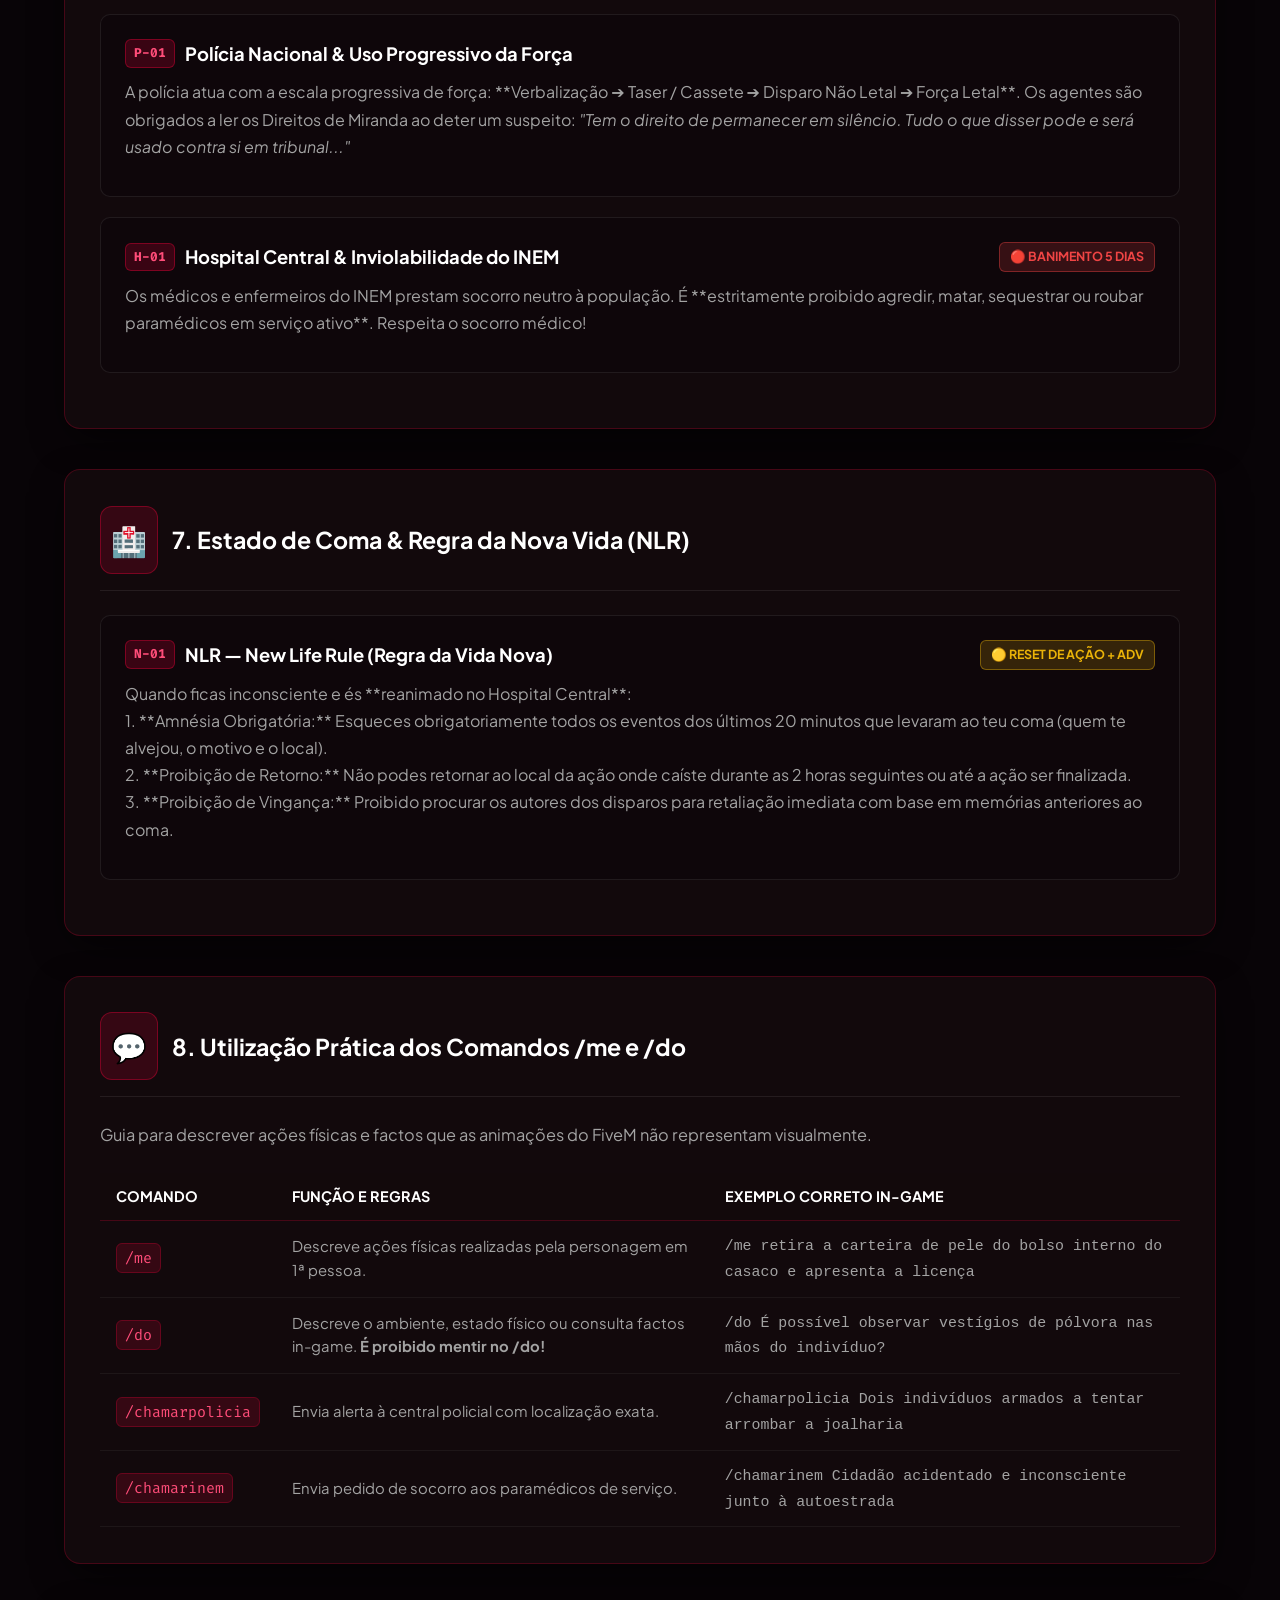
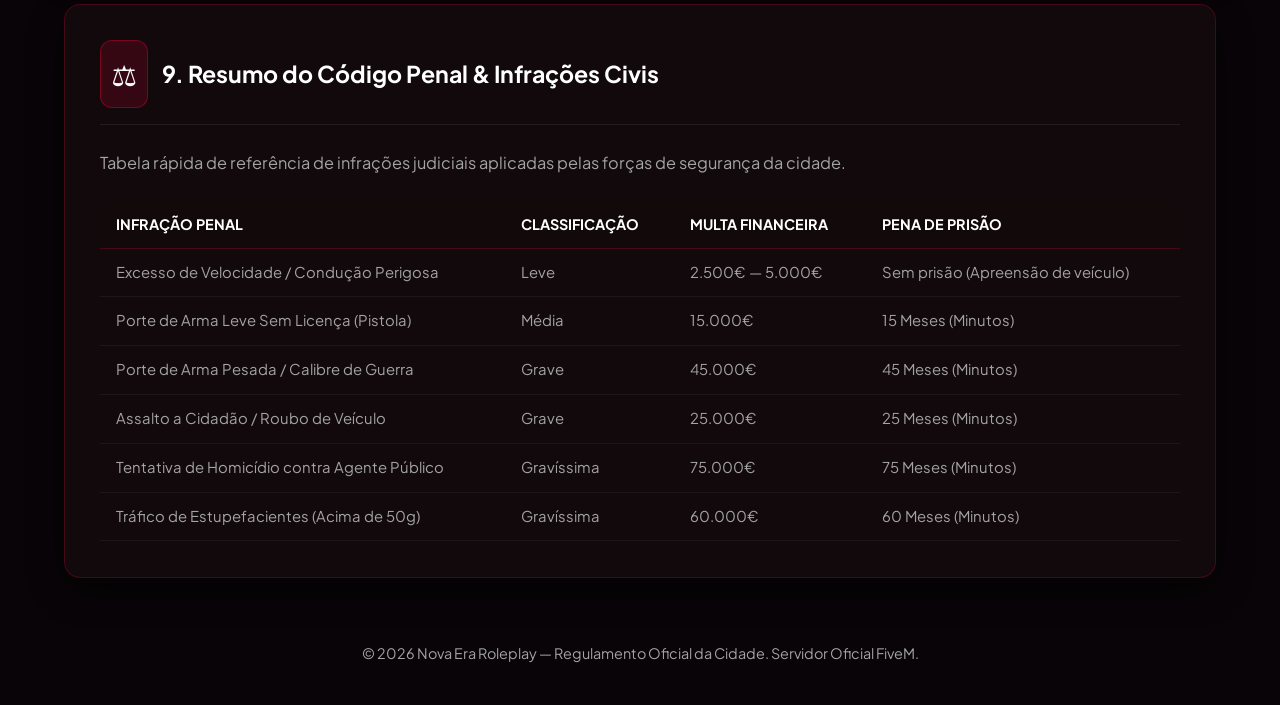
==== commit cc0e3fd9: "Update regras-cidade.html" ====
--- a/regras-cidade.html
+++ b/regras-cidade.html
@@ -7,7 +7,7 @@
   <title>Nova Era RP | Regulamento Oficial do Cidadão (Season 1)</title>
   <link rel="preconnect" href="https://fonts.googleapis.com">
   <link rel="preconnect" href="https://fonts.gstatic.com" crossorigin>
-  <link href="https://fonts.googleapis.com/css2?family=Plus+Jakarta+Sans:wght@400;500;600;700;800&family=Fira+Code:wght@400;500;600&display=swap" rel="stylesheet">
+  <link href="https://fonts.googleapis.com/css2?family=Plus+Jakarta+Sans:wght@400;500;600;700;800;900&family=Fira+Code:wght@400;500;600&display=swap" rel="stylesheet">
   <style>
     :root {
       --bg-dark: #080407;
@@ -43,7 +43,9 @@
     body {
       background-color: var(--bg-dark);
       background-image: 
-        linear-gradient(180deg, rgba(8, 4, 7, 0.86) 0%, rgba(8, 4, 7, 0.96) 100%),
+        radial-gradient(at 10% 10%, rgba(255, 0, 60, 0.25) 0px, transparent 50%),
+        radial-gradient(at 90% 90%, rgba(180, 0, 40, 0.22) 0px, transparent 50%),
+        radial-gradient(at 50% 50%, rgba(10, 5, 7, 0.95) 0px, transparent 100%),
         url('assets/nova_era_banner_promocional.jpg');
       background-attachment: fixed;
       background-size: cover;
@@ -53,23 +55,6 @@
       font-family: var(--font-sans);
       line-height: 1.6;
       min-height: 100vh;
-    }
-
-    .hero-banner-card {
-      max-width: 900px;
-      margin: 0 auto 1.8rem auto;
-      border-radius: 16px;
-      overflow: hidden;
-      border: 1px solid rgba(255, 0, 60, 0.35);
-      box-shadow: 0 10px 40px rgba(255, 0, 60, 0.25), 0 0 25px rgba(0, 0, 0, 0.8);
-    }
-
-    .hero-img-banner {
-      width: 100%;
-      height: auto;
-      max-height: 240px;
-      object-fit: cover;
-      display: block;
     }
 
     /* Menu de Navegação */
@@ -435,6 +420,7 @@
       .card { padding: 1.4rem; }
       .nav-container { flex-direction: column; gap: 12px; }
       .nav-links { flex-wrap: wrap; justify-content: center; }
+      .banner-logo-text { font-size: 2.2rem; }
     }
   </style>
 </head>
@@ -459,10 +445,6 @@
   <!-- Hero Header -->
   <header class="hero">
     <div class="hero-container">
-      <!-- Server Hero Banner Image -->
-      <div class="hero-banner-card">
-        <img src="assets/hero-banner.png" alt="Nova Era Season 1" class="hero-img-banner">
-      </div>
       <span class="server-badge">🔴 NOVA ERA RP • SEASON 1</span>
       <h1>Regulamento Geral do Cidadão</h1>
       <p>Manual oficial de normas de Roleplay, diretrizes criminais, regras corporativas e código penal da cidade Nova Era RP. Desenvolvido sob os padrões de excelência dos maiores servidores do país.</p>
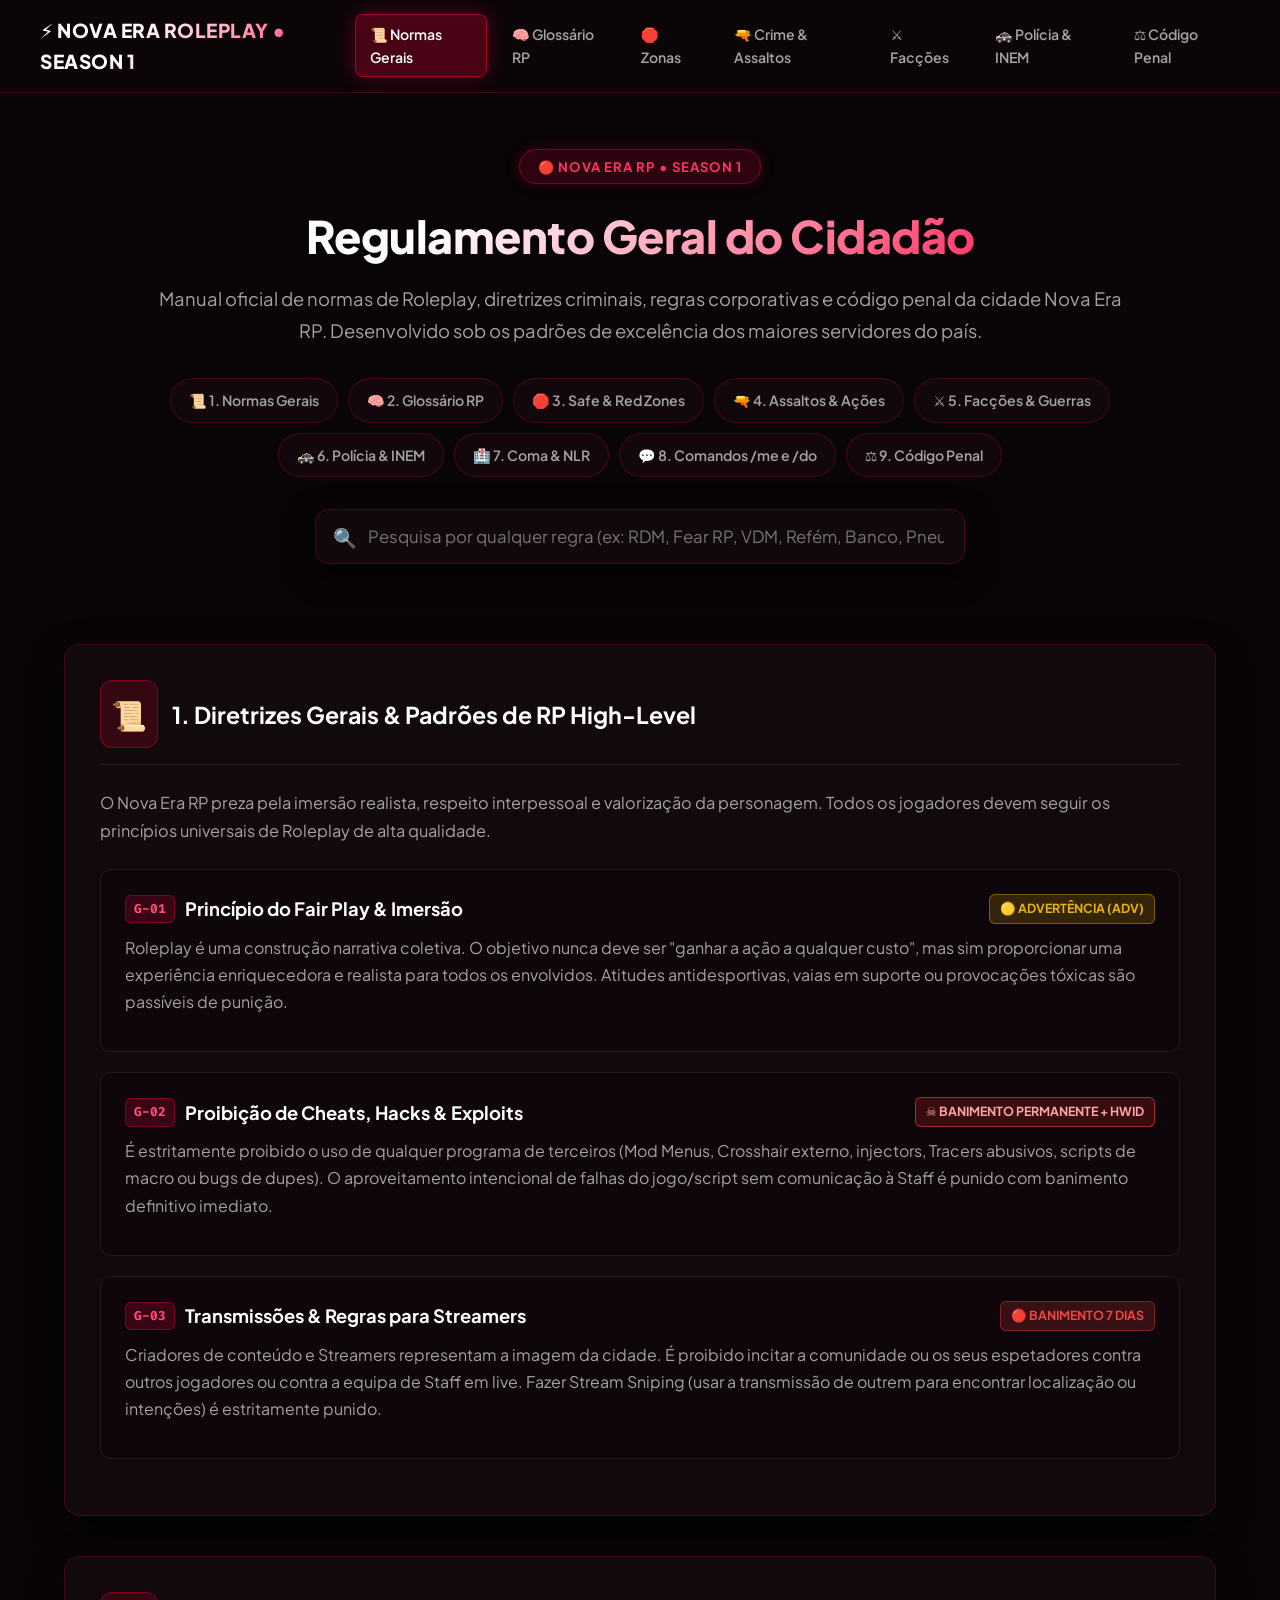
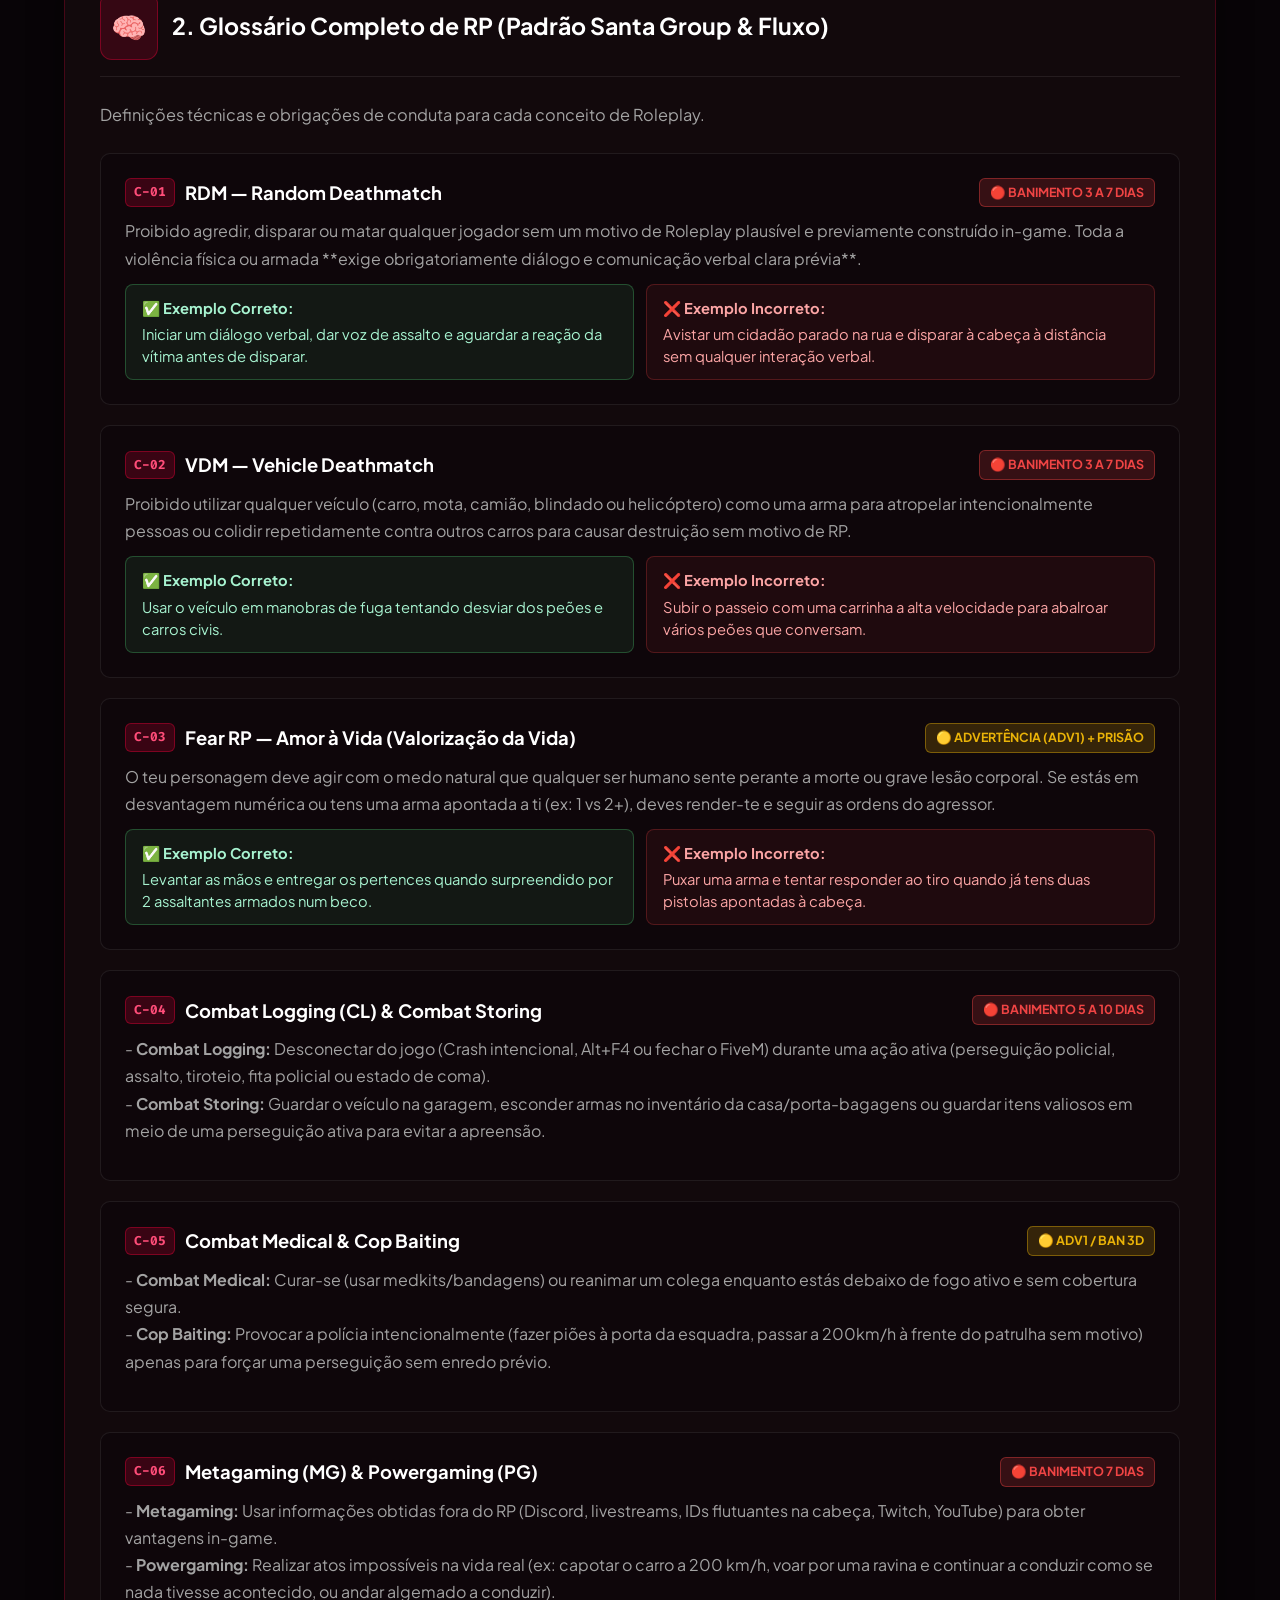
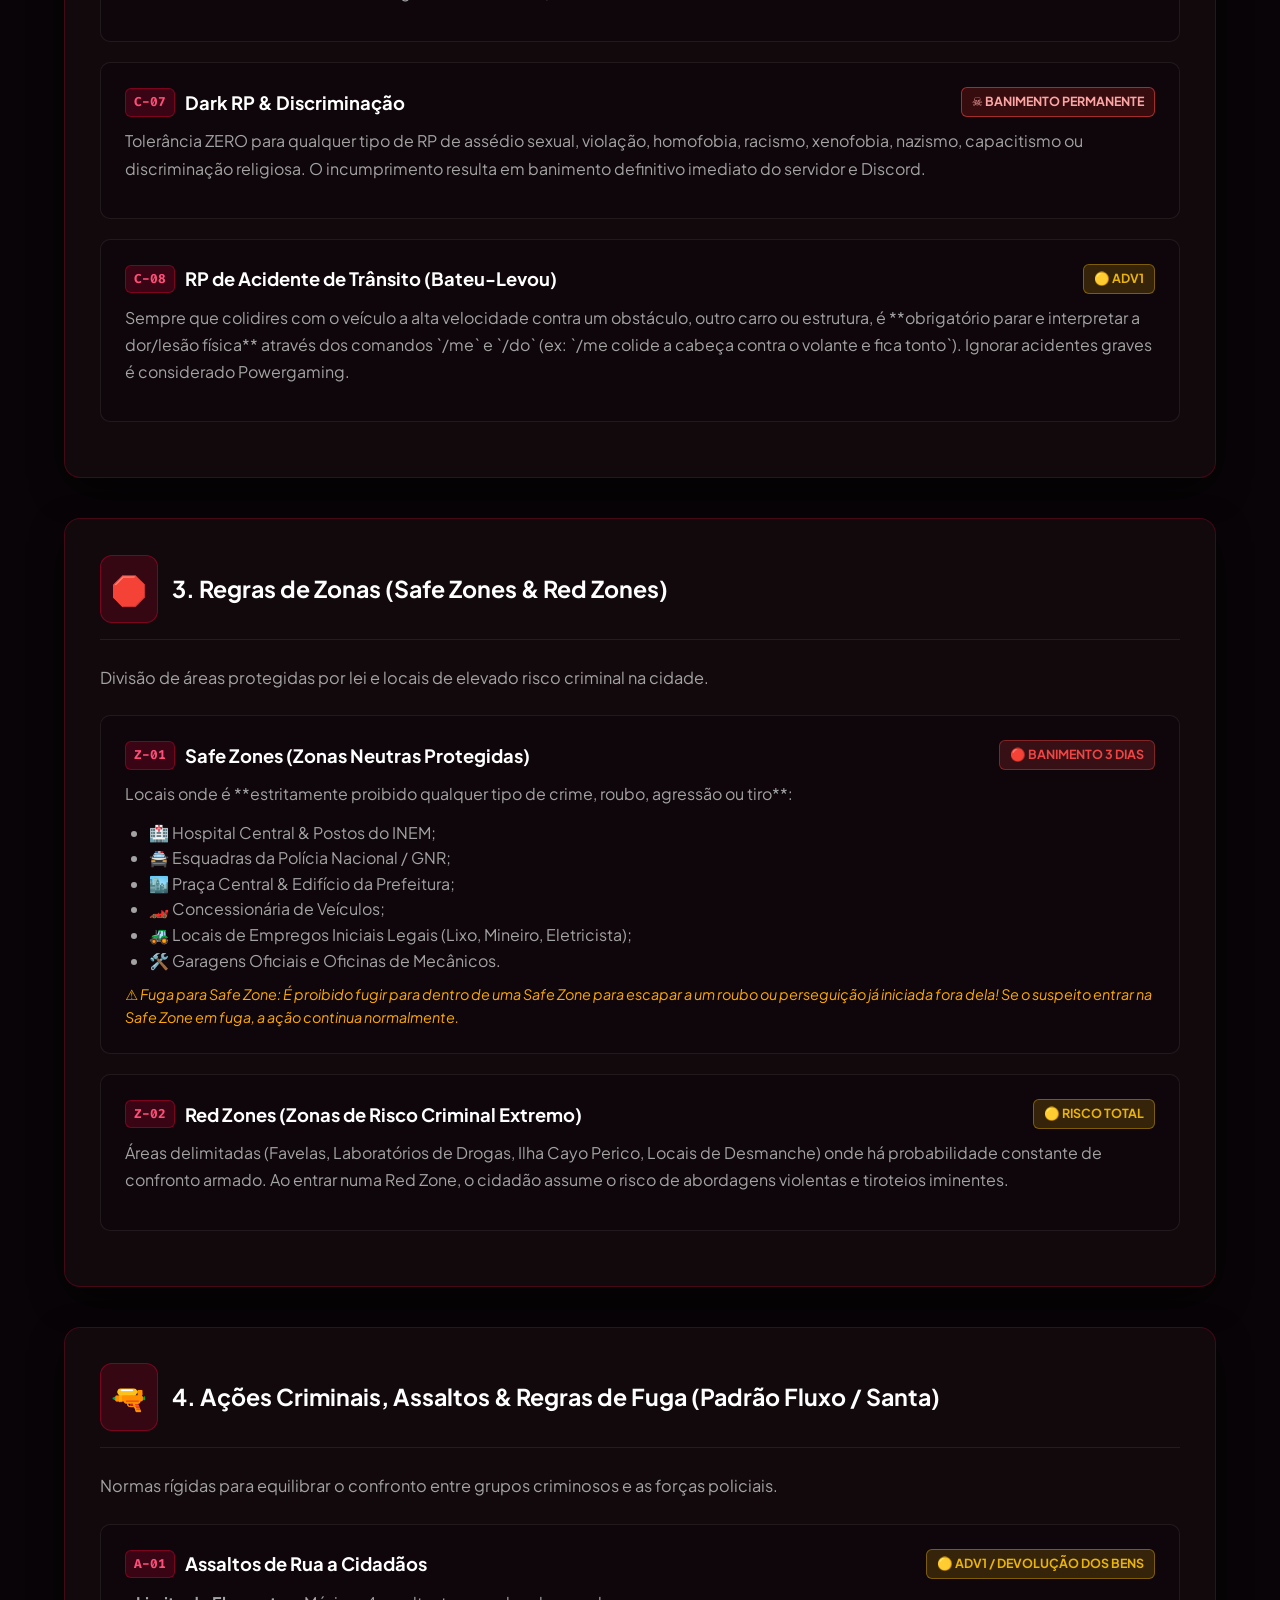
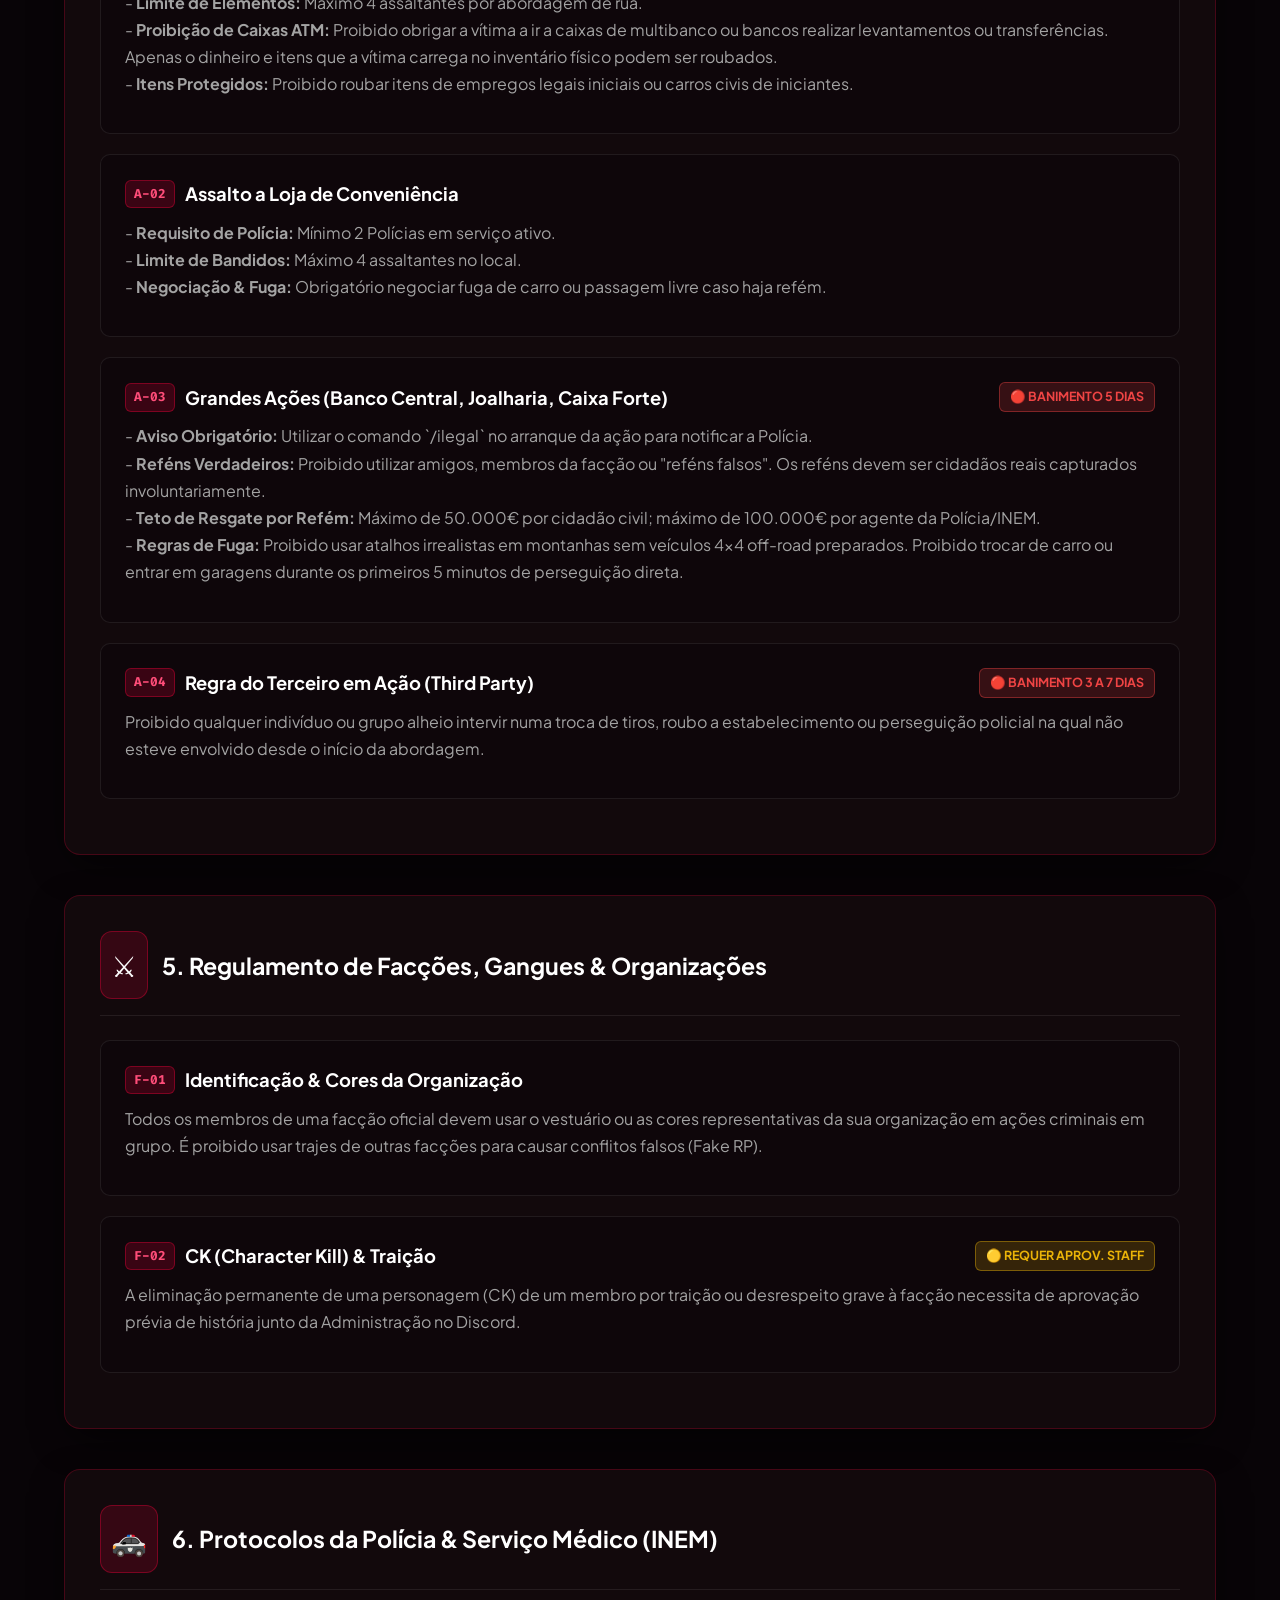
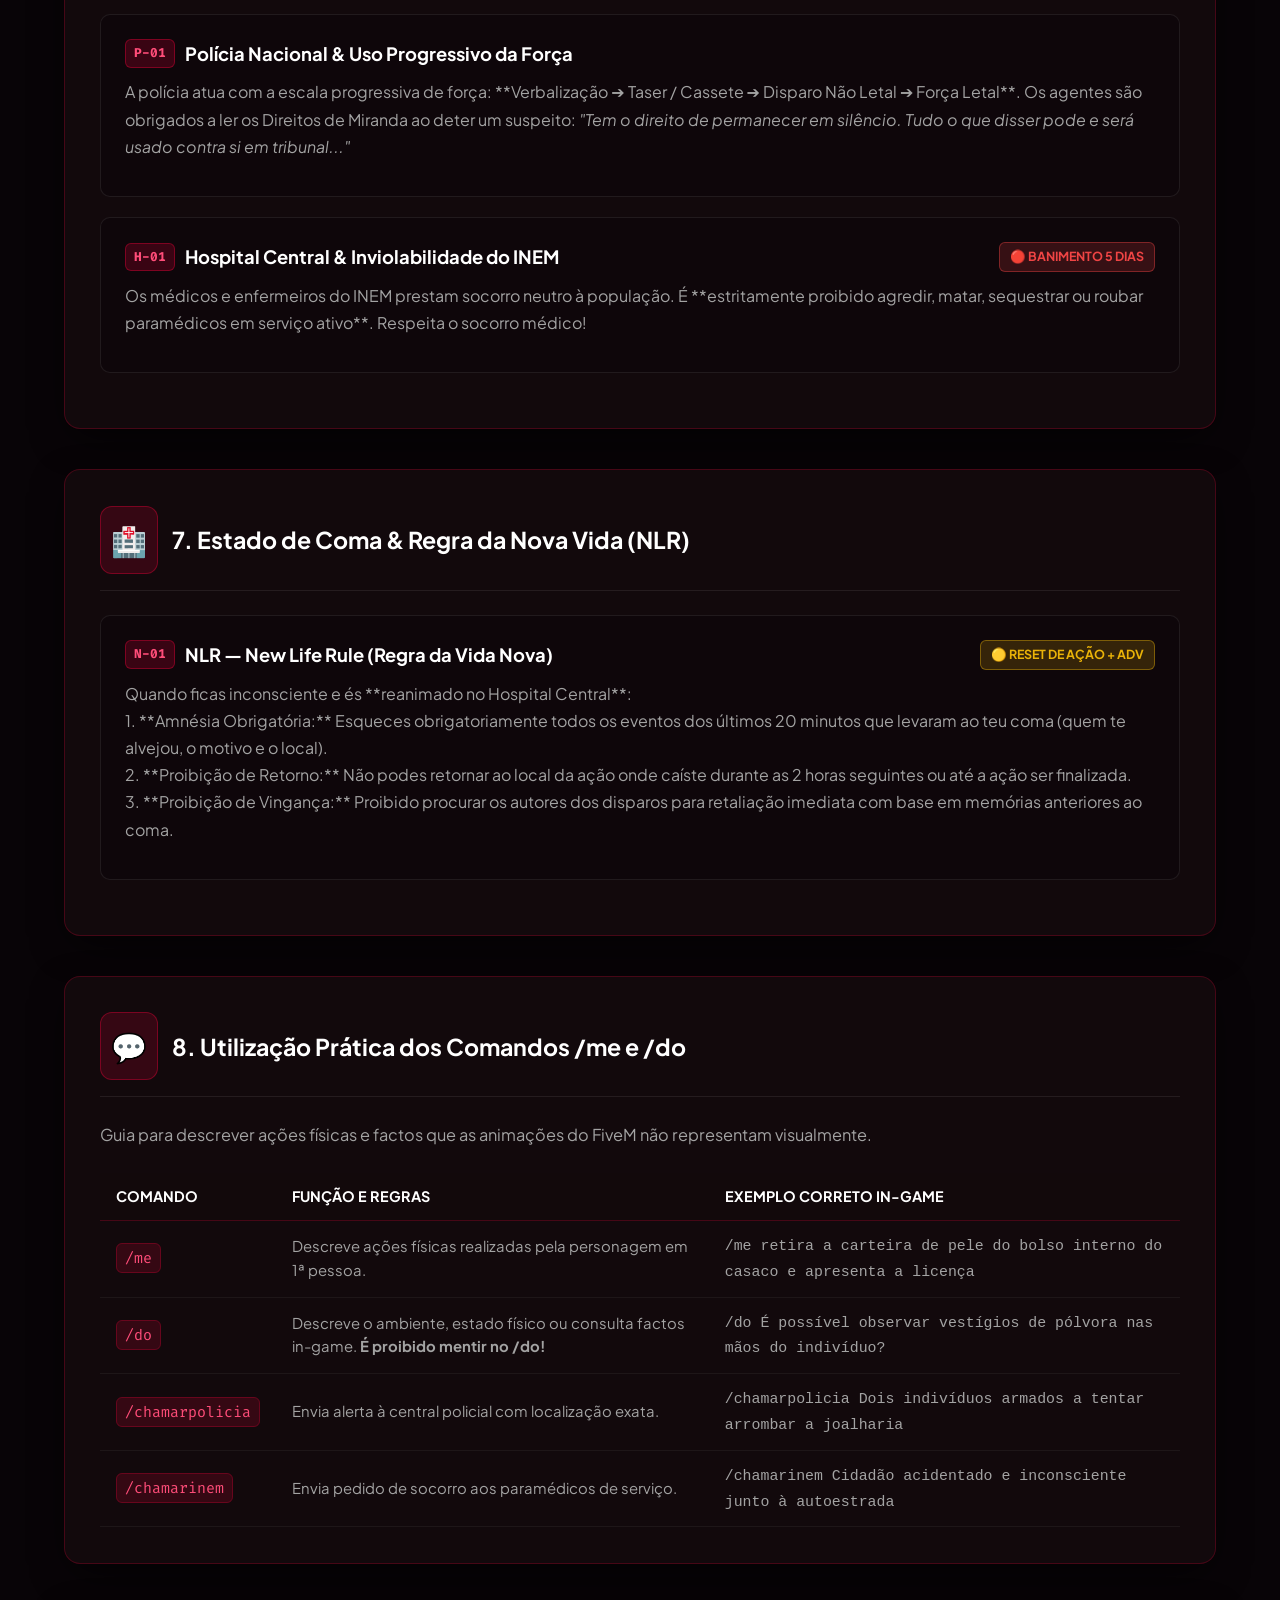
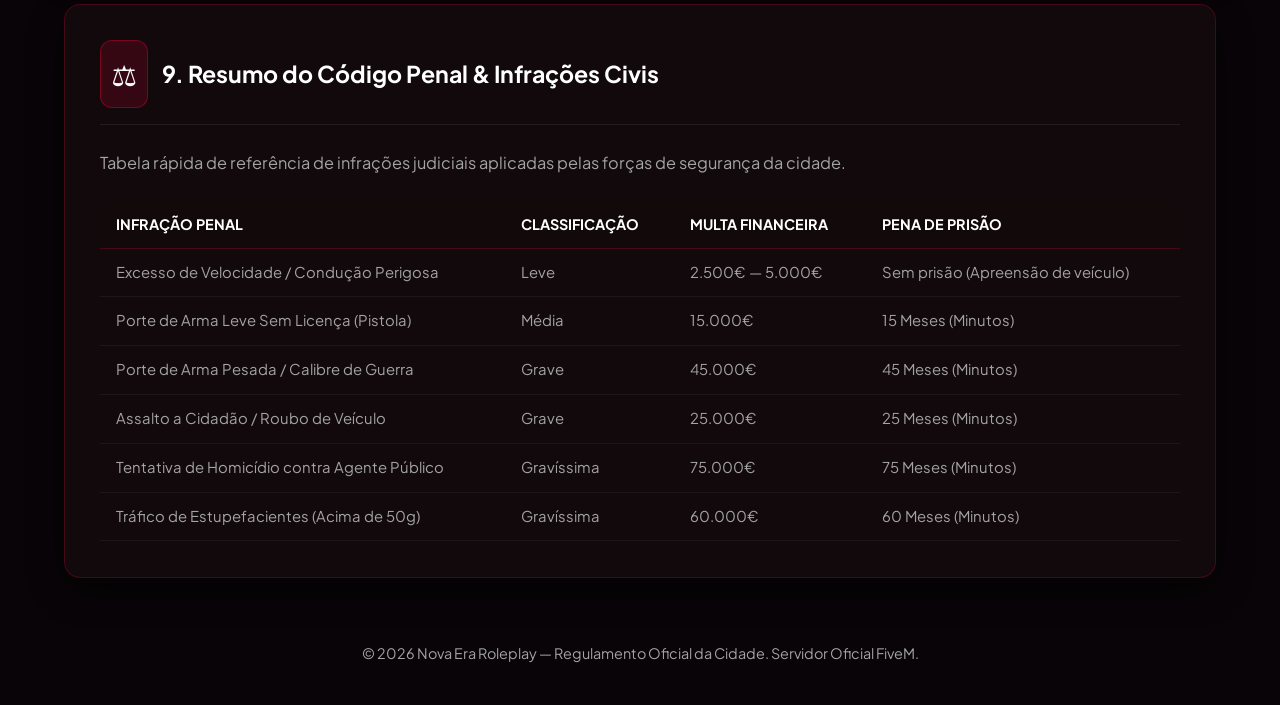
==== commit fca91b93: "Add files via upload" ====
--- a/regras-cidade.html
+++ b/regras-cidade.html
@@ -43,9 +43,8 @@
     body {
       background-color: var(--bg-dark);
       background-image: 
-        radial-gradient(at 10% 10%, rgba(255, 0, 60, 0.25) 0px, transparent 50%),
-        radial-gradient(at 90% 90%, rgba(180, 0, 40, 0.22) 0px, transparent 50%),
-        radial-gradient(at 50% 50%, rgba(10, 5, 7, 0.95) 0px, transparent 100%),
+        linear-gradient(180deg, rgba(8, 4, 7, 0.85) 0%, rgba(8, 4, 7, 0.96) 100%),
+        url('https://images.unsplash.com/photo-1542751371-adc38448a05e?auto=format&fit=crop&w=1920&q=80'),
         url('assets/nova_era_banner_promocional.jpg');
       background-attachment: fixed;
       background-size: cover;
